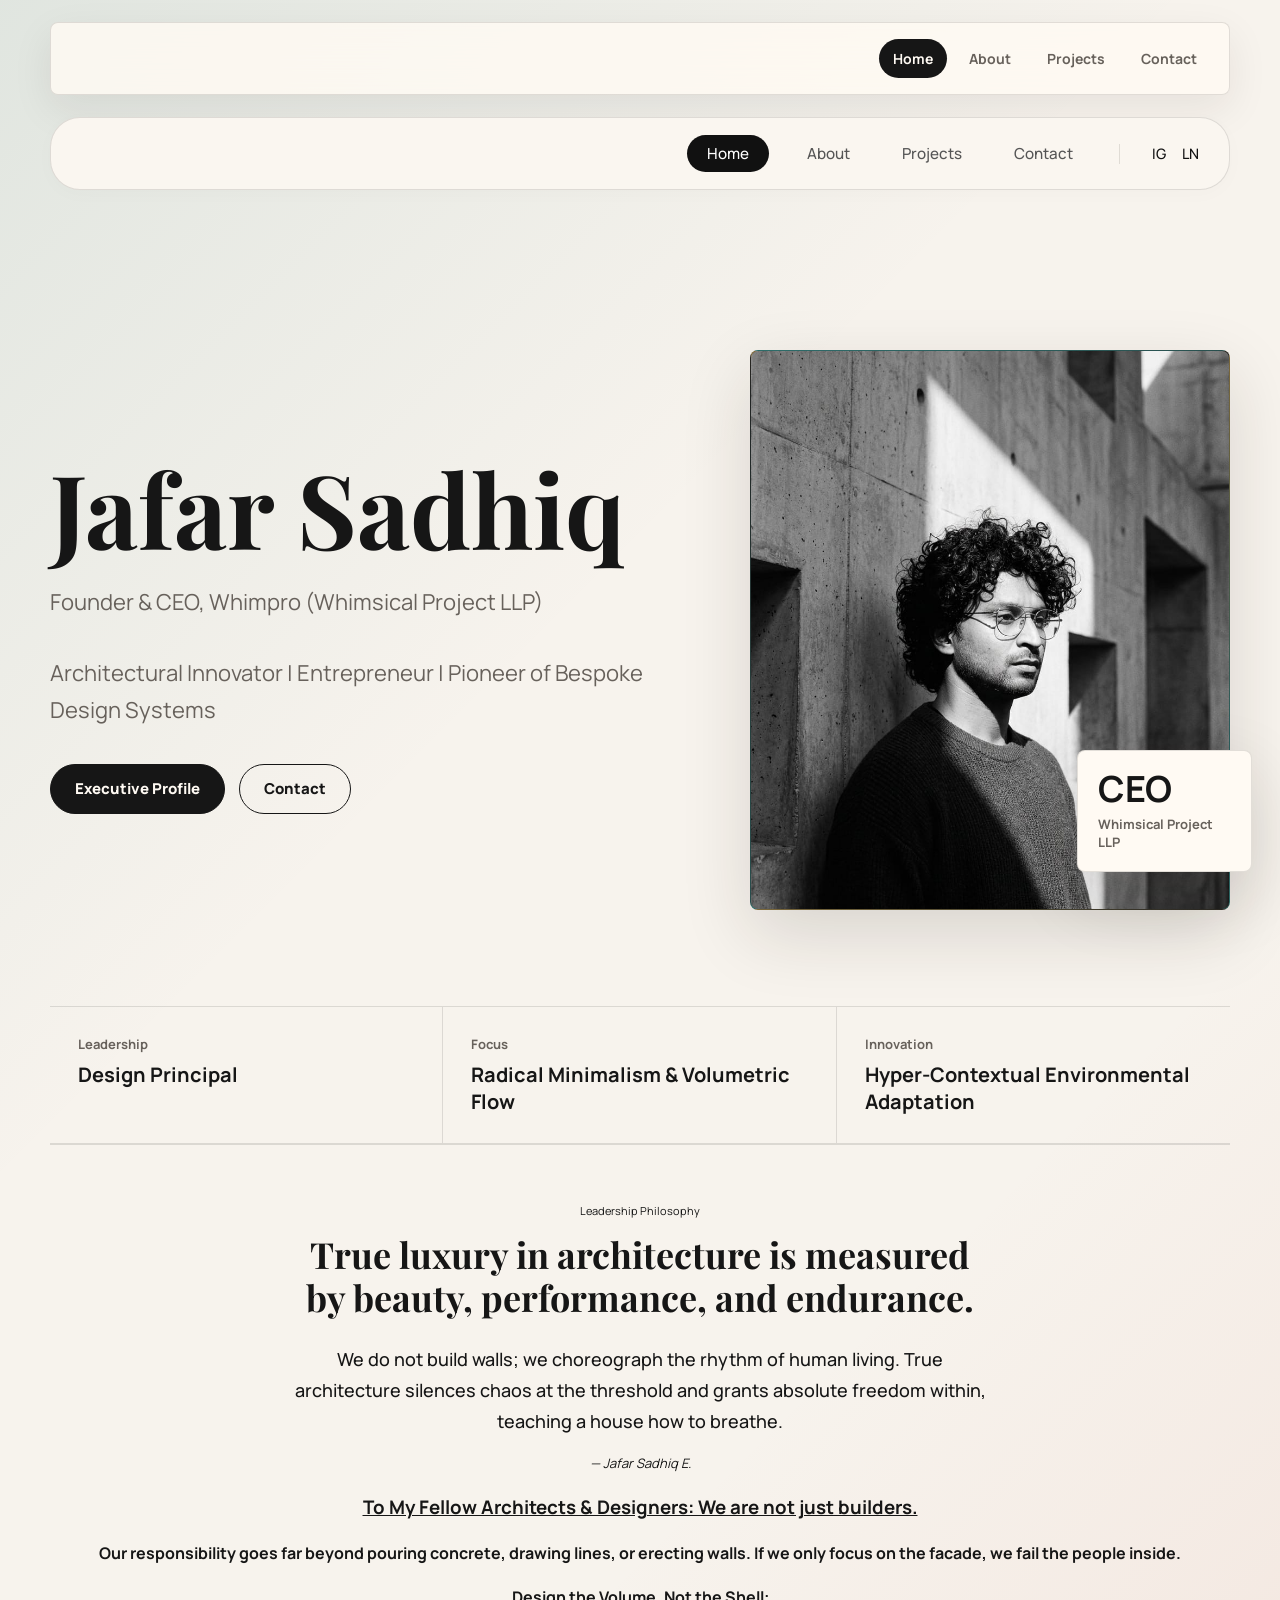
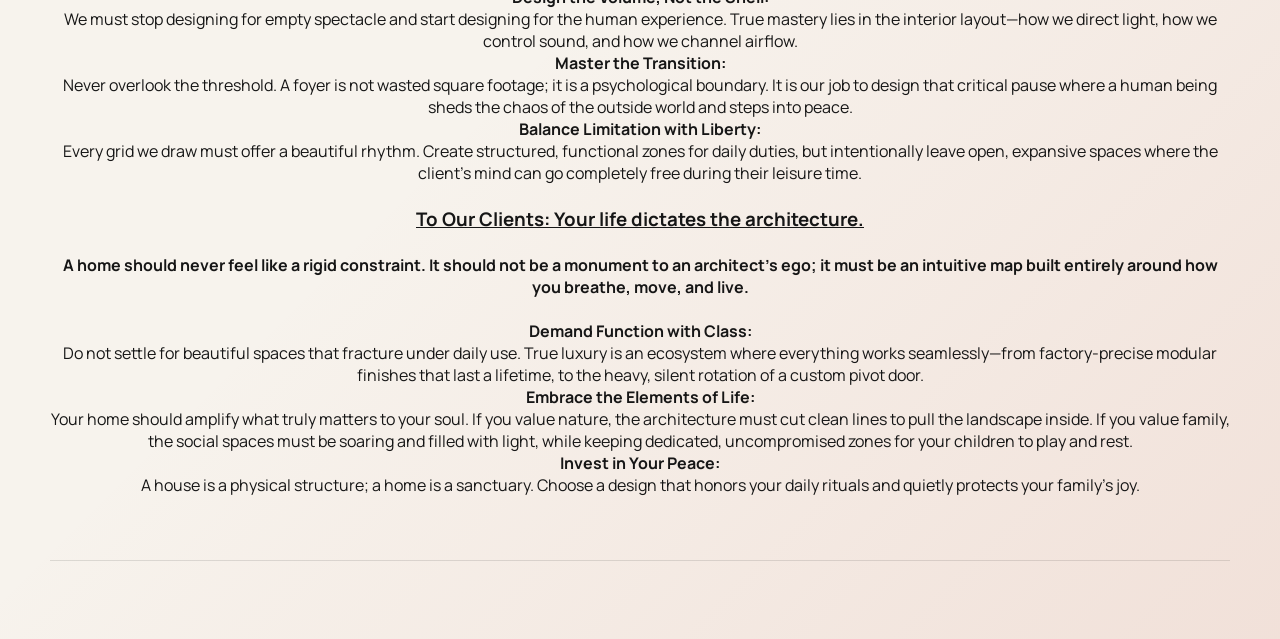
==== index.html @ 2cd5fdf0 "Update index.html" ====
<!DOCTYPE html>
<html lang="en">
<head>
<meta charset="UTF-8">
<meta name="viewport" content="width=device-width, initial-scale=1.0">
<title>Jafar Sadhiq | Whimsical Project LLP</title>
<link rel="preconnect" href="https://fonts.googleapis.com">
<link rel="preconnect" href="https://fonts.gstatic.com" crossorigin>
<link href="https://fonts.googleapis.com/css2?family=Manrope:wght@400;500;600;700;800&family=Playfair+Display:wght@700&display=swap" rel="stylesheet">
<link rel="stylesheet" href="style.css">
</head>
<body>

<header>
  <a class="brand" href="index.html"></a>
  <nav>
    <a href="index.html" class="active">Home</a>
    <a href="about.html">About</a>
    <a href="project.html">Projects</a>
    <a href="contact.html">Contact</a>
  </nav>
</header>


<!-- Main Header/Navbar Container -->
<header class="site-header" style="display: flex; justify-content: space-between; align-items: center; padding: 15px 30px; background-color: #faf6f0; border-radius: 30px; box-shadow: 0 4px 20px rgba(0,0,0,0.02); margin-bottom: 40px;">
  
  <!-- Left Side: Logo/Brand Space (Blank in your image, but placeholder kept) -->
  <div class="header-logo">
    <!-- <img src="logo.png" alt="Whimpro" style="height: 30px;"> -->
  </div>

  <!-- Right Side: Navigation & Social Media Combined Wrapper -->
  <div class="header-right-nav" style="display: flex; align-items: center; gap: 32px;">
    
    <!-- Your Existing Menu Links -->
    <nav class="main-navigation" style="display: flex; align-items: center; gap: 24px;">
      <a href="index.html" style="text-decoration: none; color: #ffffff; background-color: #111111; padding: 8px 20px; border-radius: 20px; font-size: 0.95rem; font-weight: 500;">Home</a>
      <a href="#about.html" style="text-decoration: none; color: #555555; font-size: 0.95rem; font-weight: 500;">About</a>
      <a href="#project.html" style="text-decoration: none; color: #555555; font-size: 0.95rem; font-weight: 500;">Projects</a>
      <a href="contact.html" style="text-decoration: none; color: #555555; font-size: 0.95rem; font-weight: 500;">Contact</a>
    </nav>

    <!-- Vertical Separator Line (Optional, creates a premium editorial boundary) -->
    <div class="nav-separator" style="width: 1px; height: 20px; background-color: #e0dcd5;"></div>

    <!-- NEW: Right-aligned Social Media Links Section -->
    <div class="header-socials" style="display: flex; align-items: center; gap: 16px;">
      <a href="https://instagram.com/yourprofile" target="_blank" rel="noopener noreferrer" style="text-decoration: none; color: #111111; font-size: 0.9rem; font-weight: 500; transition: opacity 0.2s;">
        IG
      </a>
      <a href="https://linkedin.com/company/yourprofile" target="_blank" rel="noopener noreferrer" style="text-decoration: none; color: #111111; font-size: 0.9rem; font-weight: 500; transition: opacity 0.2s;">
        LN
      </a>
    </div>

  </div>
</header>
















  
<section class="hero">
  <div class="hero-text">
    <span class="eyebrow"></span>
    <h1>Jafar Sadhiq</h1>
    <p>Founder & CEO, Whimpro (Whimsical Project LLP)</p>
    <p>Architectural Innovator | Entrepreneur | Pioneer of Bespoke Design Systems</p>
    <div class="actions">
      <a href="about.html" class="btn">Executive Profile</a>
      <a href="contact.html" class="btn ghost">Contact</a>
    </div>
  </div>

  <div class="hero-visual profile-visual" aria-label="Jafar Sadhiq profile photo section">
    <div class="photo-frame">
      <img src="images/jafar pr.jpeg" alt="Jafar Sadhiq, CEO of Whimsical Project LLP" onerror="this.style.display='none'">
      <div class="photo-fallback">JS</div>
    </div>
    <div class="floating-note">
      <strong>CEO</strong>
      <span>Whimsical Project LLP</span>
    </div>
  </div>
</section>

<section class="signature">
  <div>
    <span>Leadership</span>
    <strong>Design Principal</strong>
  </div>
  <div>
    <span>Focus</span>
    <strong>Radical Minimalism & Volumetric Flow</strong>
  </div>
  <div>
    <span>Innovation</span>
    <strong>Hyper-Contextual Environmental Adaptation</strong>
  </div>
</section>

<section class="leadership-philosophy">
  <span class="eyebrow">Leadership Philosophy</span>
  <h2>True luxury in architecture is measured by beauty, performance, and endurance.</h2>
  <blockquote>
    <p>We do not build walls; we choreograph the rhythm of human living. True architecture silences chaos at the threshold and grants absolute freedom within, teaching a house how to breathe.</p>
    <cite>&mdash; Jafar Sadhiq E.</cite>
  </blockquote>

  <p>

  </p>
  &nbsp;

<div>
  <section class="To My Fellow Architects & Designers: We are not just builders.">
  
  <u><h3><strong>To My Fellow Architects & Designers: We are not just builders.</strong></h4></u>
    
    &nbsp;
  <p> <strong>Our responsibility goes far beyond pouring concrete, drawing lines, or erecting walls. If we only focus on the facade, we fail the people inside.</strong></p>
  </blockquote>
  &nbsp;&nbsp;
  <h4>Design the Volume, Not the Shell:</h1>
  <p>We must stop designing for empty spectacle and start designing for the human experience. True mastery lies in the interior layout—how we direct light, how we control sound, and how we channel airflow.</p>
  <h4>Master the Transition:</h1>
    <p>Never overlook the threshold. A foyer is not wasted square footage; it is a psychological boundary. It is our job to design that critical pause where a human being sheds the chaos of the outside world and steps into peace.</p>
  <h4>Balance Limitation with Liberty:</h4>
  <p>Every grid we draw must offer a beautiful rhythm. Create structured, functional zones for daily duties, but intentionally leave open, expansive spaces where the client’s mind can go completely free during their leisure time.</p>
  &nbsp;

  <u><h3><strong>To Our Clients: Your life dictates the architecture.</strong></h4></u>
    &nbsp;
   <p> <strong>A home should never feel like a rigid constraint. It should not be a monument to an architect's ego; it must be an intuitive map built entirely around how you breathe, move, and live.</strong></p>
    &nbsp;<h4>Demand Function with Class:</h1>
          <p>Do not settle for beautiful spaces that fracture under daily use. True luxury is an ecosystem where everything works seamlessly—from factory-precise modular finishes that last a lifetime, to the heavy, silent rotation of a custom pivot door.</p>
     <h4>Embrace the Elements of Life:</h1>  
     <p>Your home should amplify what truly matters to your soul. If you value nature, the architecture must cut clean lines to pull the landscape inside. If you value family, the social spaces must be soaring and filled with light, while keeping dedicated, uncompromised zones for your children to play and rest.</p>     
     <h4>Invest in Your Peace:</h1> 
     <p>A house is a physical structure; a home is a sanctuary. Choose a design that honors your daily rituals and quietly protects your family's joy.</p>
    </div>
  </section>



</section>

</body>
</html>
---- style.css ----
:root{
  --ink:#161616;
  --muted:#67615b;
  --paper:#f7f3ed;
  --surface:#fffaf3;
  --line:rgba(22,22,22,.12);
  --gold:#b98d42;
  --coral:#c75c48;
  --teal:#176d6a;
  --shadow:0 24px 70px rgba(38,30,20,.14);
}

*{
  margin:0;
  padding:0;
  box-sizing:border-box;
}

body{
  min-height:100vh;
  background:
    linear-gradient(135deg, rgba(23,109,106,.1), transparent 34%),
    linear-gradient(315deg, rgba(199,92,72,.12), transparent 38%),
    var(--paper);
  color:var(--ink);
  font-family:"Manrope", Arial, sans-serif;
  letter-spacing:0;
}

a{
  color:inherit;
}

header{
  display:flex;
  justify-content:space-between;
  align-items:center;
  gap:24px;
  width:min(1180px, calc(100% - 40px));
  margin:22px auto 0;
  padding:16px 18px;
  background:rgba(255,250,243,.82);
  border:1px solid var(--line);
  border-radius:8px;
  box-shadow:0 14px 40px rgba(38,30,20,.08);
  backdrop-filter:blur(18px);
}

.brand{
  text-decoration:none;
  font-weight:800;
  font-size:18px;
}

nav{
  display:flex;
  align-items:center;
  gap:8px;
}

nav a{
  padding:10px 14px;
  border-radius:999px;
  text-decoration:none;
  color:var(--muted);
  font-size:14px;
  font-weight:700;
  transition:.25s ease;
}

nav a:hover,
nav a.active{
  background:var(--ink);
  color:var(--surface);
}

.hero{
  display:grid;
  grid-template-columns:minmax(0, 1.05fr) minmax(320px, .8fr);
  align-items:center;
  gap:70px;
  width:min(1180px, calc(100% - 40px));
  min-height:calc(100vh - 124px);
  margin:0 auto;
  padding:72px 0 48px;
}

.hero-text h1,
.page-intro h1,
.contact-copy h1{
  font-family:"Playfair Display", Georgia, serif;
  font-size:clamp(48px, 8vw, 104px);
  line-height:.92;
  max-width:850px;
}

.hero-text p{
  max-width:620px;
  margin:28px 0 34px;
  color:var(--muted);
  font-size:clamp(18px, 2vw, 22px);
  line-height:1.7;
}

.eyebrow {
  display: block;
  margin-bottom: 15px;
  font-size: 11px;
  text-align: center;
}
.actions{
  display:flex;
  flex-wrap:wrap;
  gap:14px;
}

.btn,
button{
  display:inline-flex;
  justify-content:center;
  align-items:center;
  min-height:50px;
  padding:0 24px;
  background:var(--ink);
  color:var(--surface);
  border:1px solid var(--ink);
  border-radius:999px;
  text-decoration:none;
  font-size:15px;
  font-weight:800;
  cursor:pointer;
  transition:.25s ease;
}

.btn:hover,
button:hover{
  transform:translateY(-2px);
  box-shadow:0 16px 28px rgba(22,22,22,.18);
}

.btn.ghost{
  background:transparent;
  color:var(--ink);
}

.hero-visual{
  position:relative;
  min-height:560px;
}

.portrait-frame{
  position:absolute;
  inset:0;
  overflow:hidden;
  border:1px solid rgba(22,22,22,.16);
  border-radius:8px;
  background:
    linear-gradient(145deg, rgba(185,141,66,.72), transparent 42%),
    linear-gradient(35deg, rgba(23,109,106,.88), rgba(22,22,22,.95)),
    var(--ink);
  box-shadow:var(--shadow);
}

.portrait-frame::before{
  content:"";
  position:absolute;
  inset:12%;
  border:1px solid rgba(255,250,243,.36);
  border-radius:50%;
}

.portrait-frame::after{
  content:"";
  position:absolute;
  right:-18%;
  bottom:-24%;
  width:76%;
  aspect-ratio:1;
  background:rgba(199,92,72,.74);
  border-radius:50%;
  filter:blur(2px);
}

.portrait-mark{
  position:absolute;
  left:50%;
  top:46%;
  transform:translate(-50%, -50%);
  z-index:2;
  color:var(--surface);
  font-family:"Playfair Display", Georgia, serif;
  font-size:clamp(86px, 13vw, 160px);
}

.portrait-lines{
  position:absolute;
  inset:26px;
  z-index:3;
  border:1px solid rgba(255,250,243,.24);
  border-radius:8px;
}

.floating-note{
  position:absolute;
  right:-22px;
  bottom:38px;
  z-index:4;
  width:175px;
  padding:20px;
  background:var(--surface);
  border:1px solid var(--line);
  border-radius:8px;
  box-shadow:var(--shadow);
}

.floating-note strong{
  display:block;
  font-size:36px;
  line-height:1;
}

.floating-note span{
  display:block;
  margin-top:8px;
  color:var(--muted);
  font-size:13px;
  font-weight:700;
}

.signature{
  display:grid;
  grid-template-columns:repeat(3, 1fr);
  width:min(1180px, calc(100% - 40px));
  margin:0 auto;
  border-top:1px solid var(--line);
  border-bottom:1px solid var(--line);
}

.signature div{
  padding:28px;
  border-right:1px solid var(--line);
}

.signature div:last-child{
  border-right:0;
}

.signature span{
  display:block;
  color:var(--muted);
  font-size:13px;
  font-weight:700;
}

.signature strong{
  display:block;
  margin-top:8px;
  font-size:20px;
}

.leadership-philosophy {
  width: min(1180px, calc(100% - 40px));
  margin: 0 auto 78px;
  padding: 58px 0 64px;
  border-top: 1px solid var(--line);
  border-bottom: 1px solid var(--line);
  text-align: center; /* Center align */
}

.leadership-philosophy h2 {
  max-width: 700px;
  margin: 0 auto;
  font-family: "Playfair Display", Georgia, serif;
  font-size: 36px; /* Smaller */
  line-height: 1.2;
}

.leadership-philosophy blockquote {
  max-width: 700px;
  margin: 25px auto 0;
}

.leadership-philosophy blockquote p {
  font-size: 18px; /* Smaller */
  font-weight: 500;
  line-height: 1.7;
}

.leadership-philosophy cite {
  display: block;
  margin-top: 18px;
  font-size: 13px;
  text-align: center;
}


.page-intro{
  width:min(1180px, calc(100% - 40px));
  margin:0 auto;
  padding:86px 0 28px;
}

.page-intro h1,
.contact-copy h1{
  font-size:clamp(40px, 6vw, 76px);
  line-height:1;
}

.projects{
  display:grid;
  grid-template-columns:repeat(3, minmax(0, 1fr));
  gap:24px;
  width:min(1180px, calc(100% - 40px));
  margin:0 auto;
  padding:34px 0 80px;
}

.card{
  overflow:hidden;
  background:rgba(255,250,243,.78);
  border:1px solid var(--line);
  border-radius:8px;
  box-shadow:0 20px 55px rgba(38,30,20,.1);
  transition:.25s ease;
}

.card:hover{
  transform:translateY(-6px);
  box-shadow:var(--shadow);
}

.project-art{
  position:relative;
  height:260px;
  overflow:hidden;
}

.project-art::before{
  content:"";
  position:absolute;
  inset:28px;
  border:1px solid rgba(255,250,243,.42);
  border-radius:8px;
}

.project-art span{
  position:absolute;
  left:22px;
  bottom:18px;
  color:rgba(255,250,243,.92);
  font-size:52px;
  font-weight:800;
}

.identity{
  background:
    linear-gradient(135deg, rgba(22,22,22,.18), transparent 42%),
    linear-gradient(45deg, var(--gold), var(--coral));
}

.website{
  background:
    linear-gradient(135deg, rgba(255,250,243,.18), transparent 38%),
    linear-gradient(45deg, var(--teal), #1f2933);
}

.mobile{
  background:
    linear-gradient(135deg, rgba(255,250,243,.24), transparent 44%),
    linear-gradient(45deg, #2d2a32, var(--gold));
}

.card-body{
  padding:24px;
}

.card h2{
  margin-bottom:12px;
  font-size:26px;
}

.card p:not(.tag){
  color:var(--muted);
  line-height:1.7;
}

.contact{
  display:grid;
  grid-template-columns:minmax(0, .9fr) minmax(320px, 520px);
  gap:54px;
  align-items:start;
  width:min(1180px, calc(100% - 40px));
  margin:0 auto;
  padding:86px 0 80px;
}

.contact-copy p{
  max-width:560px;
  margin-top:24px;
  color:var(--muted);
  font-size:18px;
  line-height:1.7;
}

form{
  padding:30px;
  background:rgba(255,250,243,.86);
  border:1px solid var(--line);
  border-radius:8px;
  box-shadow:var(--shadow);
}

label{
  display:block;
  margin-bottom:18px;
  color:var(--ink);
  font-size:13px;
  font-weight:800;
}

input,
textarea{
  width:100%;
  margin-top:8px;
  padding:15px 16px;
  border:1px solid rgba(22,22,22,.16);
  border-radius:8px;
  background:#fffdf8;
  color:var(--ink);
  font:inherit;
  outline:none;
  transition:.25s ease;
}

textarea{
  min-height:150px;
  resize:vertical;
}

input:focus,
textarea:focus{
  border-color:var(--teal);
  box-shadow:0 0 0 4px rgba(23,109,106,.12);
}

button{
  width:100%;
}

@media (max-width:900px){
  header{
    align-items:flex-start;
    flex-direction:column;
  }

  nav{
    width:100%;
    justify-content:space-between;
  }

  nav a{
    padding:10px 12px;
  }

  .hero,
  .contact{
    grid-template-columns:1fr;
  }

  .hero{
    min-height:auto;
    gap:34px;
    padding-top:58px;
  }

  .hero-visual{
    min-height:420px;
  }

  .projects,
  .signature{
    grid-template-columns:1fr;
  }

  .signature div{
    border-right:0;
    border-bottom:1px solid var(--line);
  }

  .signature div:last-child{
    border-bottom:0;
  }
}

@media (max-width:560px){
  header,
  .hero,
  .signature,
  .leadership-philosophy,
  .page-intro,
  .projects,
  .contact{
    width:min(100% - 28px, 1180px);
  }

  nav{
    gap:4px;
  }

  nav a{
    font-size:13px;
  }

  .actions{
    flex-direction:column;
  }

  .btn{
    width:100%;
  }

  .floating-note{
    right:14px;
    bottom:18px;
  }

  form{
    padding:22px;
  }

  .leadership-philosophy{
    margin-bottom:54px;
    padding:42px 0 48px;
  }
}


.photo-frame,
.profile-card-photo{
  position:relative;
  overflow:hidden;
  background:
    linear-gradient(145deg, rgba(185,141,66,.72), transparent 42%),
    linear-gradient(35deg, rgba(23,109,106,.88), rgba(22,22,22,.95));
  border:1px solid rgba(22,22,22,.16);
  border-radius:8px;
  box-shadow:var(--shadow);
}

.photo-frame{
  position:absolute;
  inset:0;
}

.photo-frame img,
.profile-card-photo img{
  position:absolute;
  inset:0;
  z-index:2;
  width:100%;
  height:100%;
  object-fit:cover;
}


.photo-fallback{
  position:absolute;
  inset:0;
  display:grid;
  place-items:center;
  color:var(--surface);
  font-family:"Playfair Display", Georgia, serif;
  font-size:clamp(88px, 14vw, 168px);
}

.photo-frame::before,
.profile-card-photo::before{
  content:"";
  position:absolute;
  inset:28px;
  z-index:1;
  border:1px solid rgba(255,250,243,.3);
  border-radius:8px;
}

.about-section{
  display:grid;
  grid-template-columns:minmax(280px, .42fr) minmax(0, 1fr);
  gap:54px;
  align-items:start;
  width:min(1180px, calc(100% - 40px));
  margin:0 auto 86px;
  padding:70px 0 0;
  border-top:1px solid var(--line);
}

.about-photo-card{
  position:sticky;
  top:24px;
}

.profile-card-photo{
  width:100%;
  aspect-ratio:4 / 5;
}

.about-photo-card p{
  margin-top:16px;
  color:var(--muted);
  font-size:14px;
  font-weight:800;
  line-height:1.5;
  text-transform:uppercase;
  letter-spacing:.12em;
}

.about-content h2{
  max-width:790px;
  margin-bottom:24px;
  font-family:"Playfair Display", Georgia, serif;
  font-size:clamp(32px, 4.8vw, 58px);
  line-height:1.04;
}
.about-content1{
  margin-top:64px;
  padding-top:38px;
  border-top:1px solid var(--line);
}

.about-content1 h3{
  max-width:760px;
  margin-bottom:18px;
  font-family:"Playfair Display", Georgia, serif;
  font-size:clamp(30px, 4.2vw, 48px);
  line-height:1.08;
}

.about-content p{
  max-width:820px;
  margin-top:18px;
  color:var(--muted);
  font-size:18px;
  line-height:1.85;
}

.pillar-grid{
  display:grid;
  grid-template-columns:repeat(3, minmax(0, 1fr));
  gap:18px;
  margin-top:30px;
}

.pillar-grid article{
  min-height:260px;
  padding:24px;
  background:rgba(255,250,243,.78);
  border:1px solid var(--line);
  border-radius:8px;
  box-shadow:0 18px 42px rgba(38,30,20,.08);
}

.pillar-grid span{
  display:inline-flex;
  color:var(--gold);
  font-size:13px;
  font-weight:800;
  letter-spacing:.12em;
}

.pillar-grid h4{
  margin-top:18px;
  font-size:20px;
  line-height:1.25;
}

.pillar-grid article p{
  margin-top:14px;
  font-size:15px;
  line-height:1.7;
}

@media (max-width:900px){
  .about-section{
    grid-template-columns:1fr;
    gap:32px;
  }

  .about-photo-card{
    position:static;
  }

  .profile-card-photo{
    max-width:440px;
  }

  .pillar-grid{
    grid-template-columns:1fr;
  }

  .pillar-grid article{
    min-height:auto;
  }
}

@media (max-width:560px){
  .about-section{
    width:min(100% - 28px, 1180px);
    padding-top:46px;
  }

  .about-content p{
    font-size:16px;
  }

  .about-content1{
    margin-top:46px;
    padding-top:30px;
  }

  .pillar-grid article{
    padding:20px;
  }
}


.project-hero{
  display:grid;
  grid-template-columns:minmax(0, 1fr) minmax(280px, 390px);
  gap:56px;
  align-items:center;
  width:min(1180px, calc(100% - 40px));
  margin:0 auto;
  padding:86px 0 48px;
}

.project-hero h1{
  max-width:850px;
  font-family:"Playfair Display", Georgia, serif;
  font-size:clamp(42px, 6.6vw, 82px);
  line-height:1;
}

.project-hero p{
  max-width:760px;
  margin-top:24px;
  color:var(--muted);
  font-size:18px;
  line-height:1.8;
}

.project-orbit{
  position:relative;
  display:grid;
  place-items:center;
  min-height:390px;
  border:1px solid var(--line);
  border-radius:8px;
  background:
    linear-gradient(145deg, rgba(185,141,66,.38), transparent 44%),
    linear-gradient(35deg, rgba(23,109,106,.92), rgba(22,22,22,.96));
  box-shadow:var(--shadow);
  overflow:hidden;
}

.project-orbit span{
  position:absolute;
  width:62%;
  aspect-ratio:1;
  border:1px solid rgba(255,250,243,.28);
  border-radius:50%;
  animation:orbitPulse 5s ease-in-out infinite;
}

.project-orbit span:nth-child(2){
  width:78%;
  animation-delay:.65s;
}

.project-orbit span:nth-child(3){
  width:46%;
  animation-delay:1.25s;
}

.project-orbit strong{
  z-index:2;
  color:var(--surface);
  font-family:"Playfair Display", Georgia, serif;
  font-size:82px;
}

.project-stats{
  display:grid;
  grid-template-columns:repeat(4, 1fr);
  width:min(1180px, calc(100% - 40px));
  margin:0 auto 44px;
  border:1px solid var(--line);
  border-radius:8px;
  background:rgba(255,250,243,.7);
  box-shadow:0 18px 50px rgba(38,30,20,.08);
  overflow:hidden;
}

.project-stats div{
  padding:26px;
  border-right:1px solid var(--line);
}

.project-stats div:last-child{
  border-right:0;
}

.project-stats strong{
  display:block;
  font-size:clamp(34px, 4vw, 58px);
  line-height:1;
}

.project-stats span{
  display:block;
  margin-top:10px;
  color:var(--muted);
  font-size:13px;
  font-weight:800;
  letter-spacing:.1em;
  text-transform:uppercase;
}

.featured-project{
  display:grid;
  grid-template-columns:minmax(280px, .82fr) minmax(0, 1fr);
  gap:38px;
  align-items:stretch;
  width:min(1180px, calc(100% - 40px));
  margin:0 auto 42px;
}

.featured-visual{
  position:relative;
  min-height:420px;
  overflow:hidden;
  border-radius:8px;
  border:1px solid var(--line);
  box-shadow:var(--shadow);
}

.featured-visual::before{
  content:"";
  position:absolute;
  inset:30px;
  border:1px solid rgba(255,250,243,.34);
  border-radius:8px;
}

.featured-visual span{
  position:absolute;
  left:28px;
  bottom:26px;
  color:var(--surface);
  font-family:"Playfair Display", Georgia, serif;
  font-size:clamp(38px, 5vw, 72px);
  line-height:.95;
}

.pivora-art{
  background:
    linear-gradient(135deg, rgba(255,250,243,.18), transparent 34%),
    repeating-linear-gradient(90deg, rgba(255,250,243,.14) 0 1px, transparent 1px 52px),
    linear-gradient(45deg, #111, var(--teal));
}

.featured-copy{
  padding:38px;
  border:1px solid var(--line);
  border-radius:8px;
  background:rgba(255,250,243,.78);
  box-shadow:0 18px 50px rgba(38,30,20,.08);
}

.featured-copy h2,
.pipeline-heading h2{
  font-family:"Playfair Display", Georgia, serif;
  font-size:clamp(34px, 4.8vw, 62px);
  line-height:1;
}

.featured-copy > p:not(.tag){
  margin-top:18px;
  color:var(--muted);
  font-size:18px;
  line-height:1.75;
}

.project-points{
  display:grid;
  gap:12px;
  margin-top:26px;
  list-style:none;
}

.project-points li{
  position:relative;
  padding:14px 16px 14px 42px;
  background:#fffdf8;
  border:1px solid var(--line);
  border-radius:8px;
  color:var(--ink);
  font-weight:700;
}

.project-points li::before{
  content:"";
  position:absolute;
  left:16px;
  top:50%;
  width:10px;
  height:10px;
  background:var(--gold);
  border-radius:50%;
  transform:translateY(-50%);
}

.project-detail-grid{
  display:grid;
  grid-template-columns:repeat(3, minmax(0, 1fr));
  gap:24px;
  width:min(1180px, calc(100% - 40px));
  margin:0 auto;
  padding:0 0 52px;
}

.detail-card{
  overflow:hidden;
  background:rgba(255,250,243,.78);
  border:1px solid var(--line);
  border-radius:8px;
  box-shadow:0 20px 55px rgba(38,30,20,.1);
  transition:transform .35s ease, box-shadow .35s ease;
}

.detail-card:hover{
  transform:translateY(-8px) scale(1.01);
  box-shadow:var(--shadow);
}

.detail-card:hover .project-art::after{
  transform:translateX(110%);
}

.project-art::after{
  content:"";
  position:absolute;
  inset:0;
  background:linear-gradient(90deg, transparent, rgba(255,250,243,.36), transparent);
  transform:translateX(-110%);
  transition:transform .8s ease;
}

.meta-row{
  display:flex;
  justify-content:space-between;
  align-items:center;
  gap:18px;
  margin-top:22px;
  padding-top:18px;
  border-top:1px solid var(--line);
}

.meta-row span{
  color:var(--muted);
  font-size:13px;
  font-weight:800;
  text-transform:uppercase;
  letter-spacing:.1em;
}

.meta-row strong{
  text-align:right;
  font-size:14px;
}

.project-pipeline{
  width:min(1180px, calc(100% - 40px));
  margin:0 auto 86px;
  padding-top:54px;
  border-top:1px solid var(--line);
}

.pipeline-heading{
  max-width:720px;
  margin-bottom:30px;
}

.pipeline-steps{
  display:grid;
  grid-template-columns:repeat(4, minmax(0, 1fr));
  gap:18px;
}

.pipeline-steps div{
  min-height:230px;
  padding:24px;
  border:1px solid var(--line);
  border-radius:8px;
  background:rgba(255,250,243,.7);
  transition:.3s ease;
}

.pipeline-steps div:hover{
  background:var(--ink);
  color:var(--surface);
  transform:translateY(-6px);
}

.pipeline-steps span{
  color:var(--gold);
  font-weight:800;
}

.pipeline-steps strong{
  display:block;
  margin-top:24px;
  font-size:20px;
}

.pipeline-steps p{
  margin-top:14px;
  color:var(--muted);
  line-height:1.65;
}

.pipeline-steps div:hover p{
  color:rgba(255,250,243,.72);
}

.reveal{
  opacity:0;
  transform:translateY(28px);
  transition:opacity .75s ease, transform .75s ease;
}

.reveal.visible{
  opacity:1;
  transform:translateY(0);
}

@keyframes orbitPulse{
  0%, 100%{
    transform:scale(.92) rotate(0deg);
    opacity:.42;
  }
  50%{
    transform:scale(1.06) rotate(14deg);
    opacity:.9;
  }
}

@media (max-width:900px){
  .project-hero,
  .featured-project{
    grid-template-columns:1fr;
  }

  .project-stats,
  .project-detail-grid,
  .pipeline-steps{
    grid-template-columns:repeat(2, minmax(0, 1fr));
  }

  .project-stats div:nth-child(2){
    border-right:0;
  }

  .project-stats div{
    border-bottom:1px solid var(--line);
  }

  .project-stats div:nth-child(3),
  .project-stats div:nth-child(4){
    border-bottom:0;
  }
}

@media (max-width:560px){
  .project-hero,
  .project-stats,
  .featured-project,
  .project-detail-grid,
  .project-pipeline{
    width:min(100% - 28px, 1180px);
  }

  .project-stats,
  .project-detail-grid,
  .pipeline-steps{
    grid-template-columns:1fr;
  }

  .project-stats div{
    border-right:0;
  }

  .project-stats div:nth-child(3){
    border-bottom:1px solid var(--line);
  }

  .project-orbit,
  .featured-visual{
    min-height:320px;
  }

  .featured-copy{
    padding:24px;
  }
}

@media (prefers-reduced-motion:reduce){
  *,
  *::before,
  *::after{
    animation:none !important;
    transition:none !important;
  }

  .reveal{
    opacity:1;
    transform:none;
  }
}

/* Project Cards Section - Flex Row */
.project-cards-section{
  display:flex;
  flex-direction:row;
  flex-wrap:wrap;
  gap:24px;
  width:min(1180px, calc(100% - 40px));
  margin:0 auto;
  padding:40px 0;
}

/* Project Card with Flex Row Layout */
.project-card-row{
  display:flex;
  flex-direction:column;
  gap:0;
  flex:1 1 calc(33.333% - 16px);
  min-width:280px;
  padding:0;
  background:rgba(255,250,243,.82);
  border:1px solid var(--line);
  border-radius:12px;
  box-shadow:0 20px 55px rgba(38,30,20,.1);
  transition:transform .35s ease, box-shadow .35s ease;
  overflow:hidden;
}

.project-card-row:hover{
  transform:translateY(-6px);
  box-shadow:var(--shadow);
}

.project-card-row .project-image{
  width:100%;
  height:200px;
  overflow:hidden;
  border-radius:12px 12px 0 0;
  border:none;
  border-bottom:1px solid var(--line);
}

.project-card-row .project-image img{
  width:100%;
  height:100%;
  object-fit:cover;
  object-position:center;
  display:block;
  transition:transform .4s ease;
}

.project-card-row:hover .project-image img{
  transform:scale(1.05);
}

.project-card-row .project-details{
  flex:1;
  display:flex;
  flex-direction:column;
  padding:20px;
}

.project-card-row .project-details .tag{
  display:inline-block;
  margin-bottom:10px;
  padding:5px 12px;
  background:var(--teal);
  color:var(--surface);
  font-size:11px;
  font-weight:800;
  text-transform:uppercase;
  letter-spacing:.1em;
  border-radius:999px;
  width:fit-content;
}

.project-card-row .project-details h3{
  font-family:"Playfair Display", Georgia, serif;
  font-size:clamp(18px, 2.5vw, 24px);
  line-height:1.25;
  margin-bottom:12px;
}

.project-card-row .project-details p{
  color:var(--muted);
  font-size:14px;
  line-height:1.65;
  margin-bottom:14px;
}

.project-card-row .project-meta{
  display:flex;
  flex-wrap:wrap;
  gap:12px;
  padding-top:12px;
  border-top:1px solid var(--line);
}

.project-card-row .project-meta div{
  display:flex;
  flex-direction:column;
  gap:4px;
}

.project-card-row .project-meta span{
  color:var(--muted);
  font-size:11px;
  font-weight:800;
  text-transform:uppercase;
  letter-spacing:.1em;
}

.project-card-row .project-meta strong{
  font-size:14px;
  color:var(--ink);
}

.project-card-row .btn-link{
  display:inline-flex;
  align-items:center;
  gap:8px;
  margin-top:auto;
  padding-top:18px;
  color:var(--teal);
  font-size:14px;
  font-weight:700;
  text-decoration:none;
  transition:gap .25s ease;
}

.project-card-row .btn-link:hover{
  gap:12px;
}

.project-card-row .btn-link::after{
  content:"\2192";
}

/* Alternate row direction */
.project-card-row.reverse{
  flex-direction:row-reverse;
}

@media (max-width:1100px){
  .project-card-row{
    flex:1 1 calc(50% - 12px);
  }
}

@media (max-width:768px){
  .project-card-row{
    flex:1 1 100%;
  }

  .project-card-row .project-image{
    height:220px;
  }
}

@media (max-width:560px){
  .project-cards-section{
    width:min(100% - 28px, 1180px);
    padding:24px 0;
    gap:20px;
  }

  .project-card-row .project-image{
    height:180px;
  }

  .project-card-row .project-details{
    padding:16px;
  }

  .project-card-row .project-meta{
    gap:12px;
  }











  
}
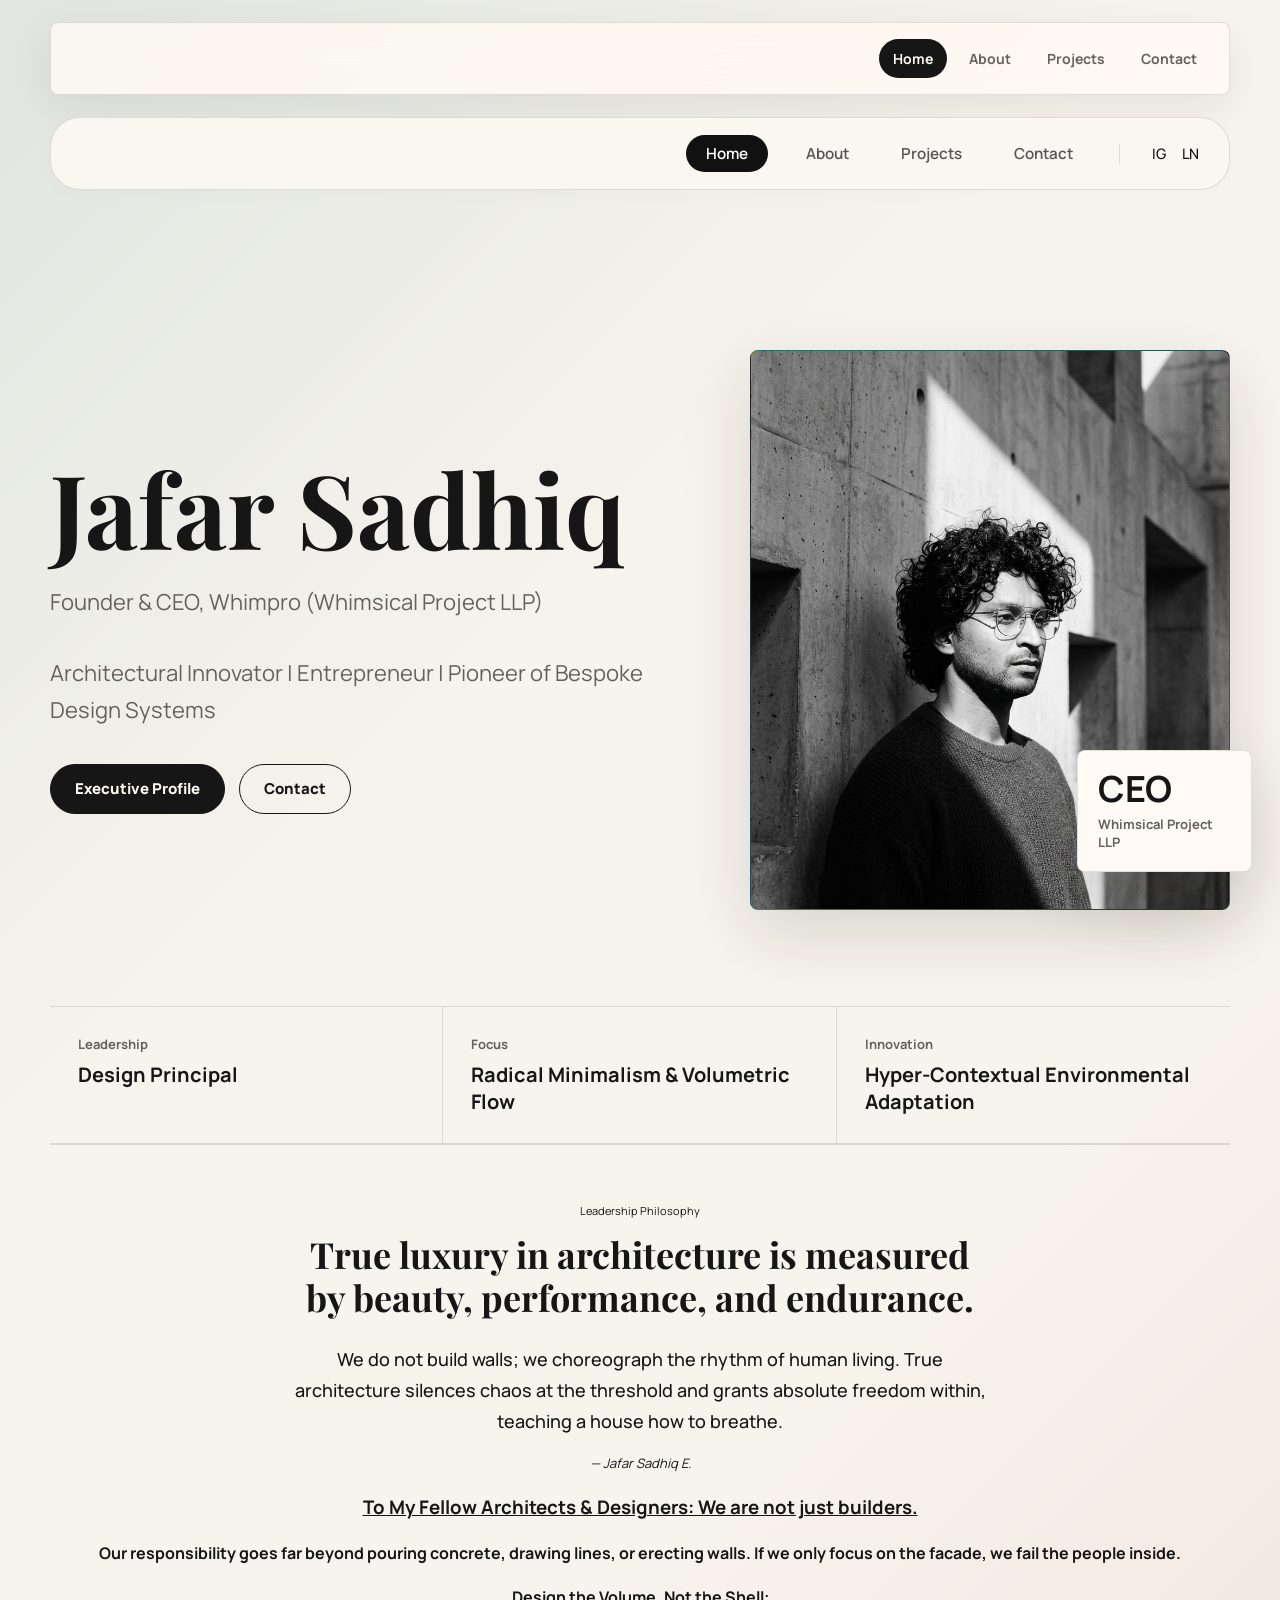
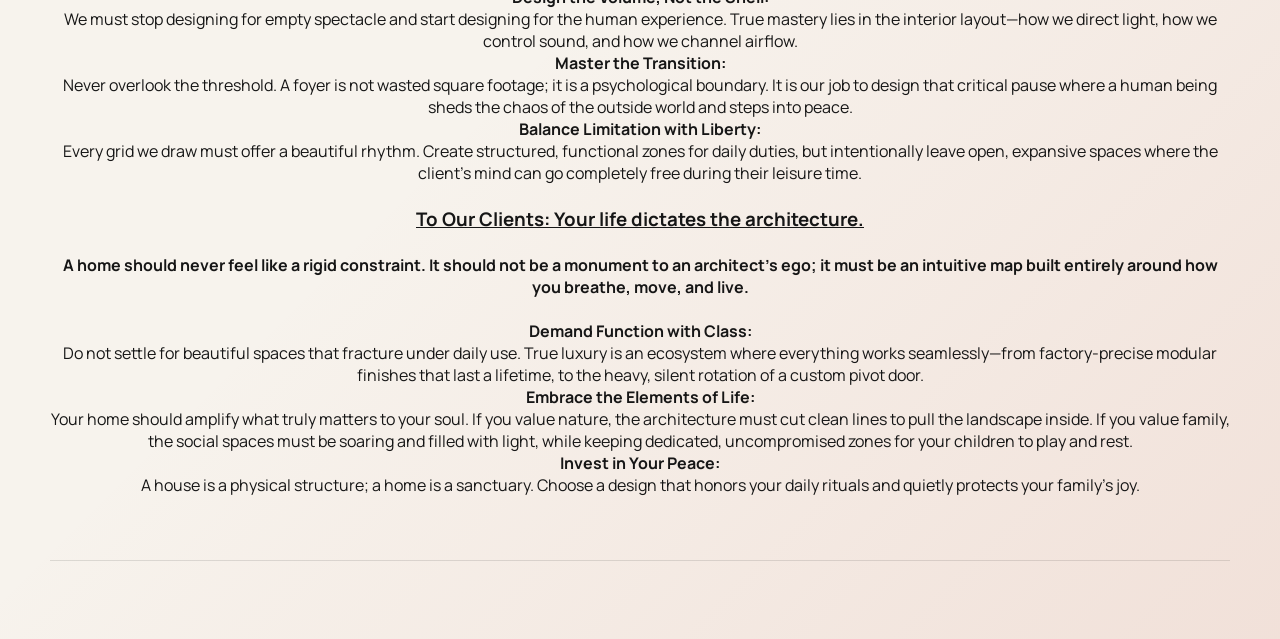
==== commit a05ea725: "Update index.html" ====
--- a/index.html
+++ b/index.html
@@ -35,16 +35,16 @@
     
     <!-- Your Existing Menu Links -->
     <nav class="main-navigation" style="display: flex; align-items: center; gap: 24px;">
-      <a href="index.html" style="text-decoration: none; color: #ffffff; background-color: #111111; padding: 8px 20px; border-radius: 20px; font-size: 0.95rem; font-weight: 500;">Home</a>
-      <a href="#about.html" style="text-decoration: none; color: #555555; font-size: 0.95rem; font-weight: 500;">About</a>
-      <a href="#project.html" style="text-decoration: none; color: #555555; font-size: 0.95rem; font-weight: 500;">Projects</a>
-      <a href="contact.html" style="text-decoration: none; color: #555555; font-size: 0.95rem; font-weight: 500;">Contact</a>
+      <a href="index.html" style="text-decoration: none; color: #ffffff; background-color: #111111; padding: 8px 20px; border-radius: 20px; font-size: 0.95rem; font-weight: 600;">Home</a>
+      <a href="about.html" style="text-decoration: none; color: #555555; font-size: 0.95rem; font-weight: 600;">About</a>
+      <a href="project.html" style="text-decoration: none; color: #555555; font-size: 0.95rem; font-weight: 600;">Projects</a>
+      <a href="contact.html" style="text-decoration: none; color: #555555; font-size: 0.95rem; font-weight: 600;">Contact</a>
     </nav>
 
     <!-- Vertical Separator Line (Optional, creates a premium editorial boundary) -->
     <div class="nav-separator" style="width: 1px; height: 20px; background-color: #e0dcd5;"></div>
 
-    <!-- NEW: Right-aligned Social Media Links Section -->
+    <!-- NEW: left-aligned Social Media Links Section -->
     <div class="header-socials" style="display: flex; align-items: center; gap: 16px;">
       <a href="https://instagram.com/yourprofile" target="_blank" rel="noopener noreferrer" style="text-decoration: none; color: #111111; font-size: 0.9rem; font-weight: 500; transition: opacity 0.2s;">
         IG
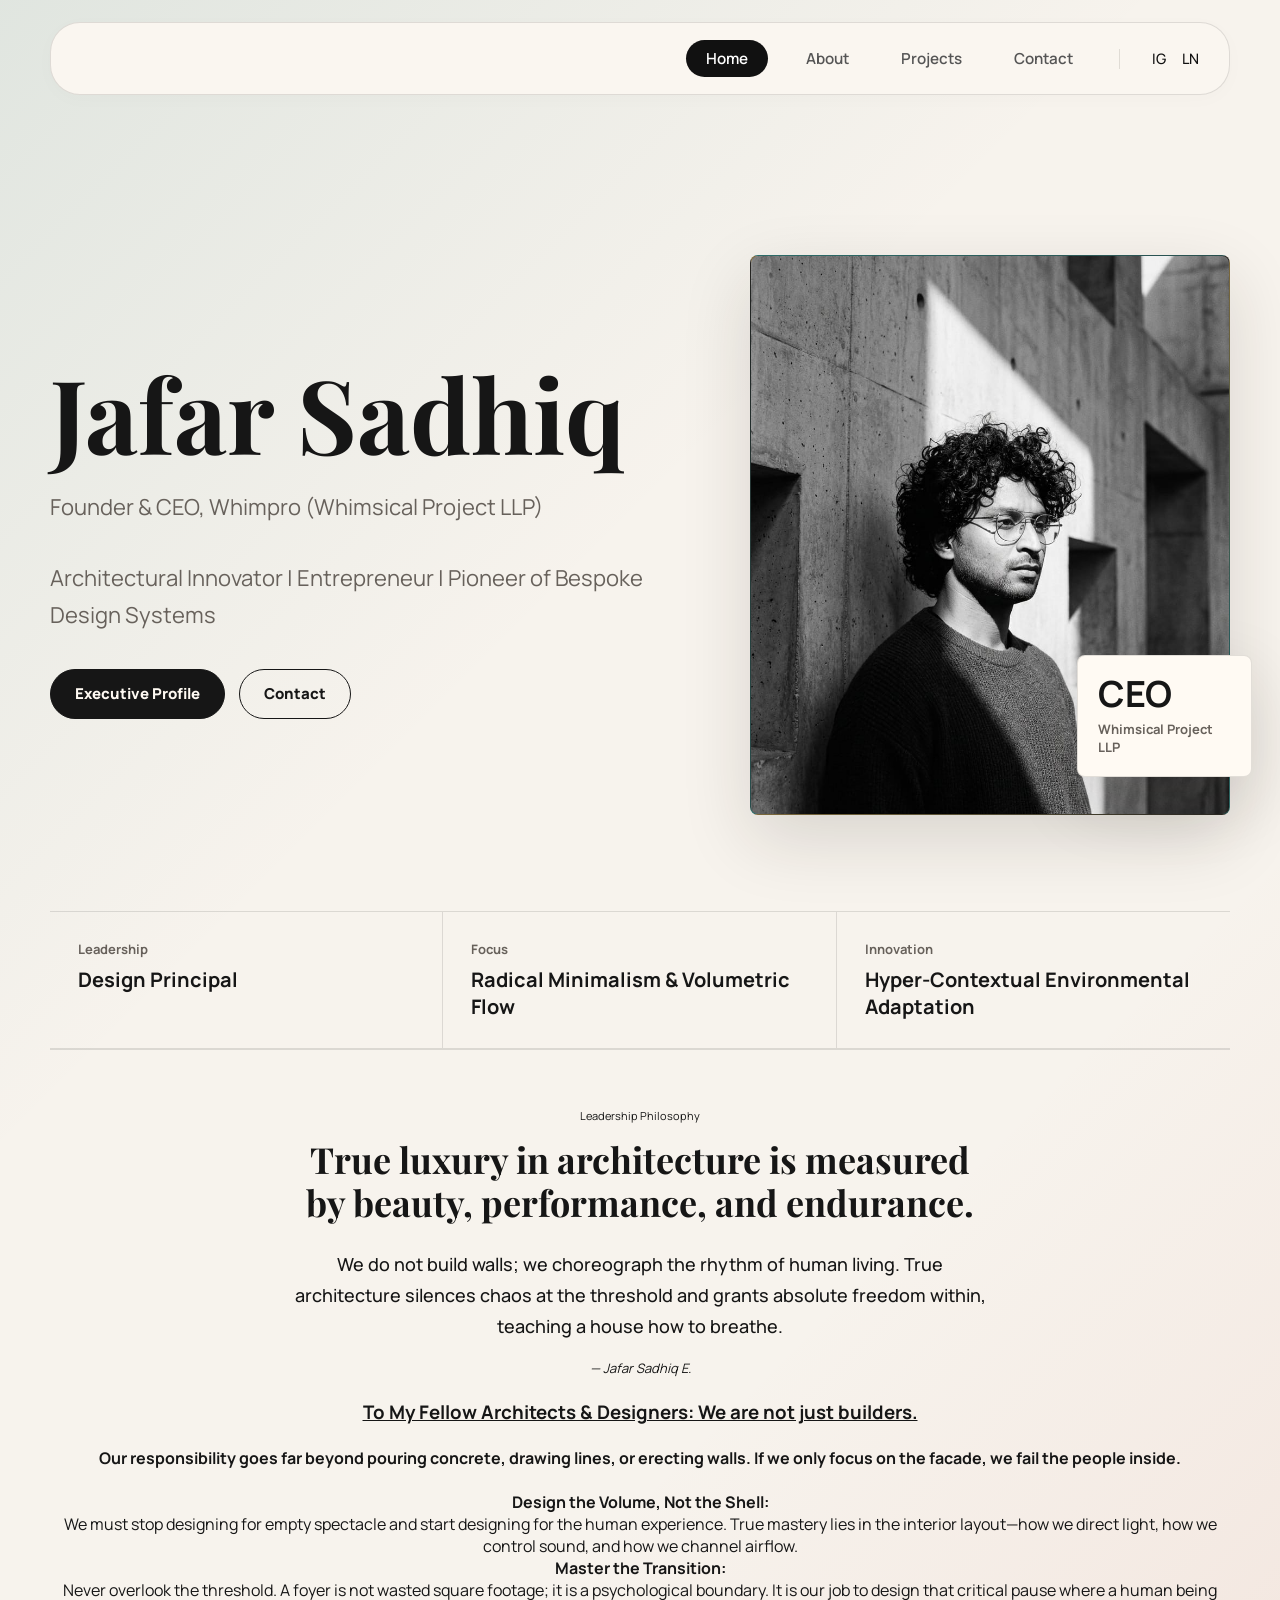
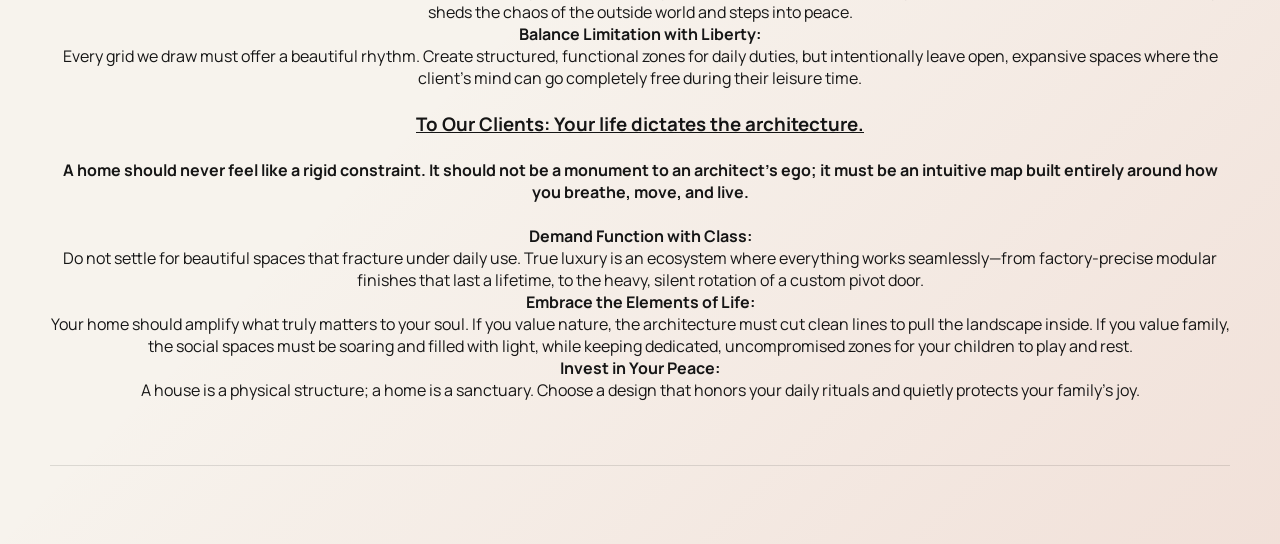
==== commit 0d3a2b53: "Update index.html" ====
--- a/index.html
+++ b/index.html
@@ -11,15 +11,7 @@
 </head>
 <body>
 
-<header>
-  <a class="brand" href="index.html"></a>
-  <nav>
-    <a href="index.html" class="active">Home</a>
-    <a href="about.html">About</a>
-    <a href="project.html">Projects</a>
-    <a href="contact.html">Contact</a>
-  </nav>
-</header>
+
 
 
 <!-- Main Header/Navbar Container -->
@@ -46,10 +38,10 @@
 
     <!-- NEW: left-aligned Social Media Links Section -->
     <div class="header-socials" style="display: flex; align-items: center; gap: 16px;">
-      <a href="https://instagram.com/yourprofile" target="_blank" rel="noopener noreferrer" style="text-decoration: none; color: #111111; font-size: 0.9rem; font-weight: 500; transition: opacity 0.2s;">
+      <a href="https://www.instagram.com/mr.patriarc?igsh=MTB1OWkzNm56ZzN5Zw==" target="_blank" rel="noopener noreferrer" style="text-decoration: none; color: #111111; font-size: 0.9rem; font-weight: 500; transition: opacity 0.2s;">
         IG
       </a>
-      <a href="https://linkedin.com/company/yourprofile" target="_blank" rel="noopener noreferrer" style="text-decoration: none; color: #111111; font-size: 0.9rem; font-weight: 500; transition: opacity 0.2s;">
+      <a href="https://www.linkedin.com/in/jafar-sadhiq-edakkadan-45636417a/" target="_blank" rel="noopener noreferrer" style="text-decoration: none; color: #111111; font-size: 0.9rem; font-weight: 500; transition: opacity 0.2s;">
         LN
       </a>
     </div>
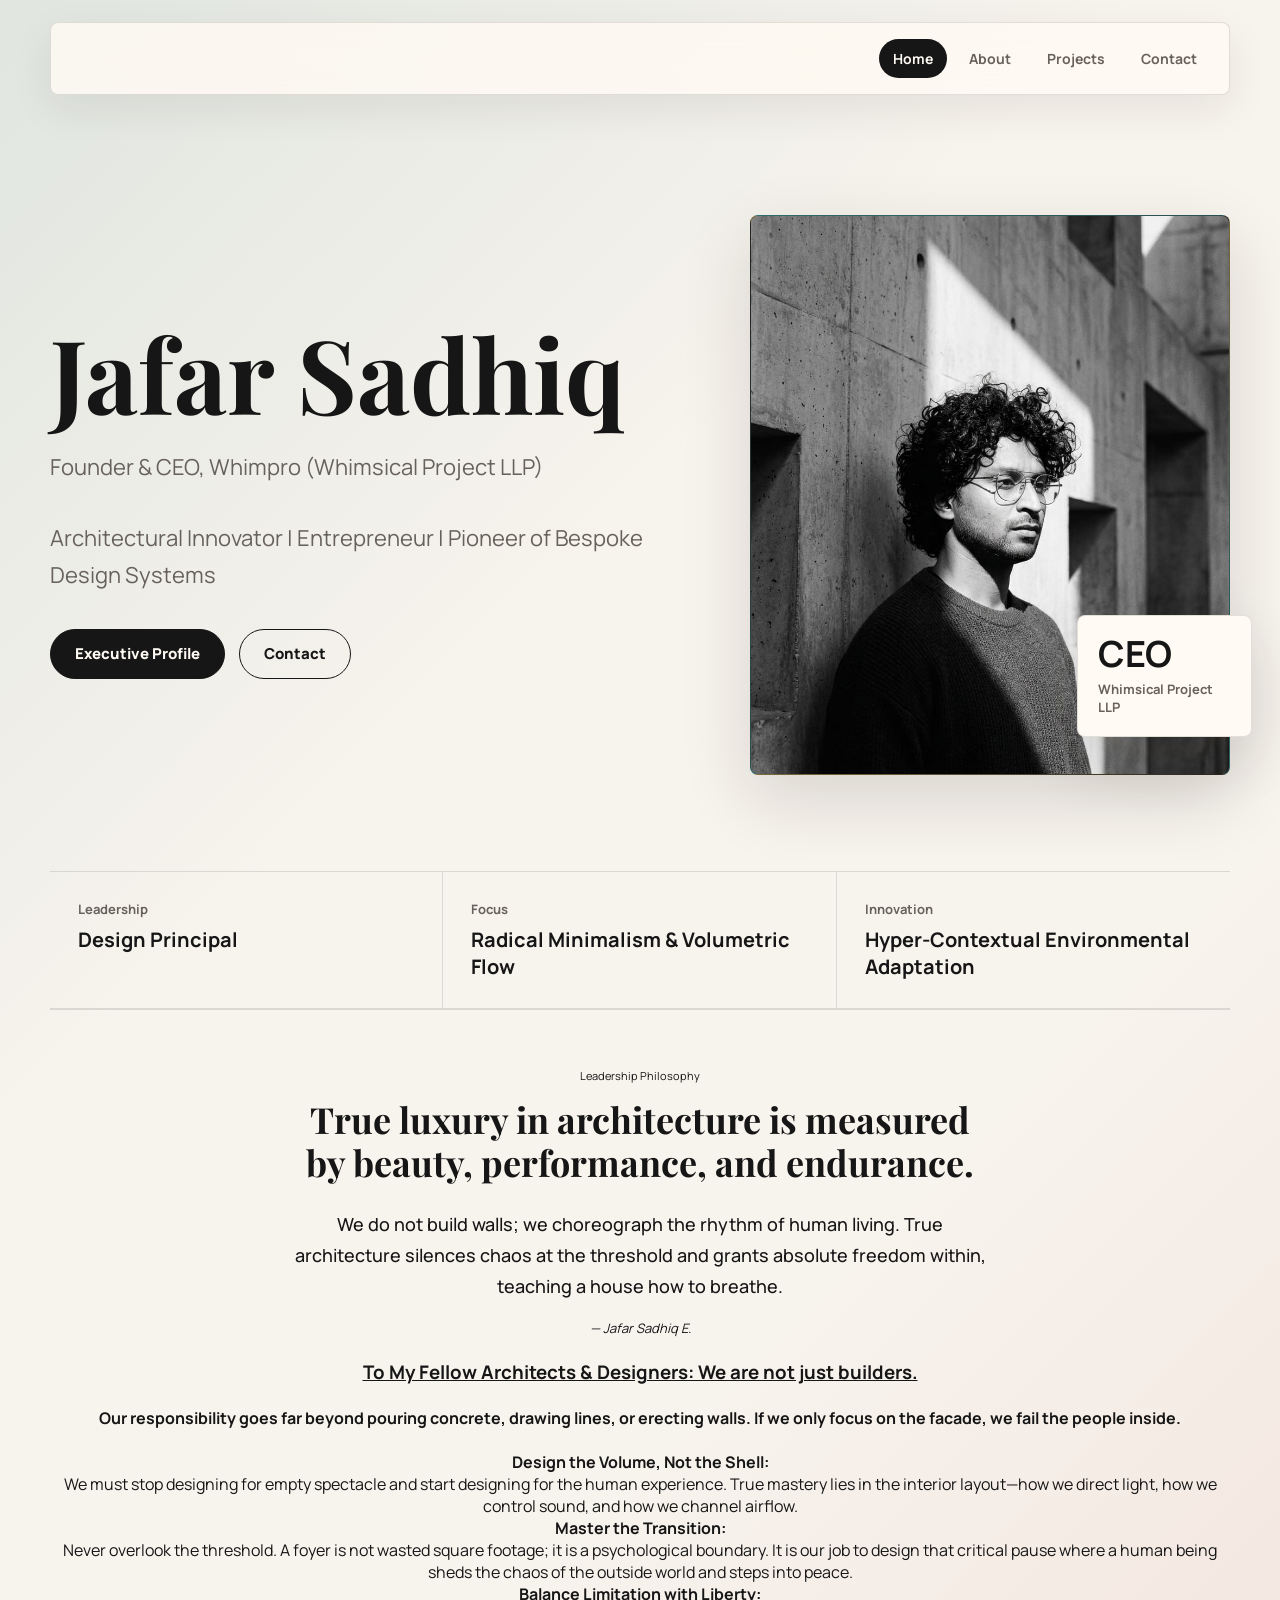
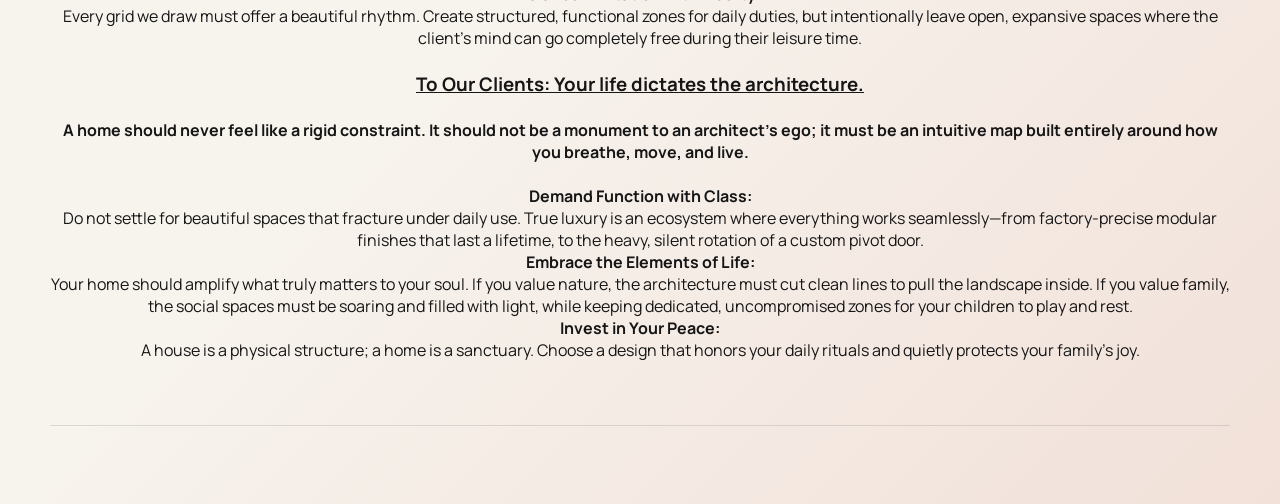
==== commit a3a93998: "Update index.html" ====
--- a/index.html
+++ b/index.html
@@ -14,39 +14,14 @@
 
 
 
-<!-- Main Header/Navbar Container -->
-<header class="site-header" style="display: flex; justify-content: space-between; align-items: center; padding: 15px 30px; background-color: #faf6f0; border-radius: 30px; box-shadow: 0 4px 20px rgba(0,0,0,0.02); margin-bottom: 40px;">
-  
-  <!-- Left Side: Logo/Brand Space (Blank in your image, but placeholder kept) -->
-  <div class="header-logo">
-    <!-- <img src="logo.png" alt="Whimpro" style="height: 30px;"> -->
-  </div>
-
-  <!-- Right Side: Navigation & Social Media Combined Wrapper -->
-  <div class="header-right-nav" style="display: flex; align-items: center; gap: 32px;">
-    
-    <!-- Your Existing Menu Links -->
-    <nav class="main-navigation" style="display: flex; align-items: center; gap: 24px;">
-      <a href="index.html" style="text-decoration: none; color: #ffffff; background-color: #111111; padding: 8px 20px; border-radius: 20px; font-size: 0.95rem; font-weight: 600;">Home</a>
-      <a href="about.html" style="text-decoration: none; color: #555555; font-size: 0.95rem; font-weight: 600;">About</a>
-      <a href="project.html" style="text-decoration: none; color: #555555; font-size: 0.95rem; font-weight: 600;">Projects</a>
-      <a href="contact.html" style="text-decoration: none; color: #555555; font-size: 0.95rem; font-weight: 600;">Contact</a>
-    </nav>
-
-    <!-- Vertical Separator Line (Optional, creates a premium editorial boundary) -->
-    <div class="nav-separator" style="width: 1px; height: 20px; background-color: #e0dcd5;"></div>
-
-    <!-- NEW: left-aligned Social Media Links Section -->
-    <div class="header-socials" style="display: flex; align-items: center; gap: 16px;">
-      <a href="https://www.instagram.com/mr.patriarc?igsh=MTB1OWkzNm56ZzN5Zw==" target="_blank" rel="noopener noreferrer" style="text-decoration: none; color: #111111; font-size: 0.9rem; font-weight: 500; transition: opacity 0.2s;">
-        IG
-      </a>
-      <a href="https://www.linkedin.com/in/jafar-sadhiq-edakkadan-45636417a/" target="_blank" rel="noopener noreferrer" style="text-decoration: none; color: #111111; font-size: 0.9rem; font-weight: 500; transition: opacity 0.2s;">
-        LN
-      </a>
-    </div>
-
-  </div>
+<header>
+  <a class="brand" href="index.html"></a>
+  <nav>
+    <a href="index.html" class="active">Home</a>
+    <a href="about.html">About</a>
+    <a href="project.html">Projects</a>
+    <a href="contact.html">Contact</a>
+  </nav>
 </header>
 
 
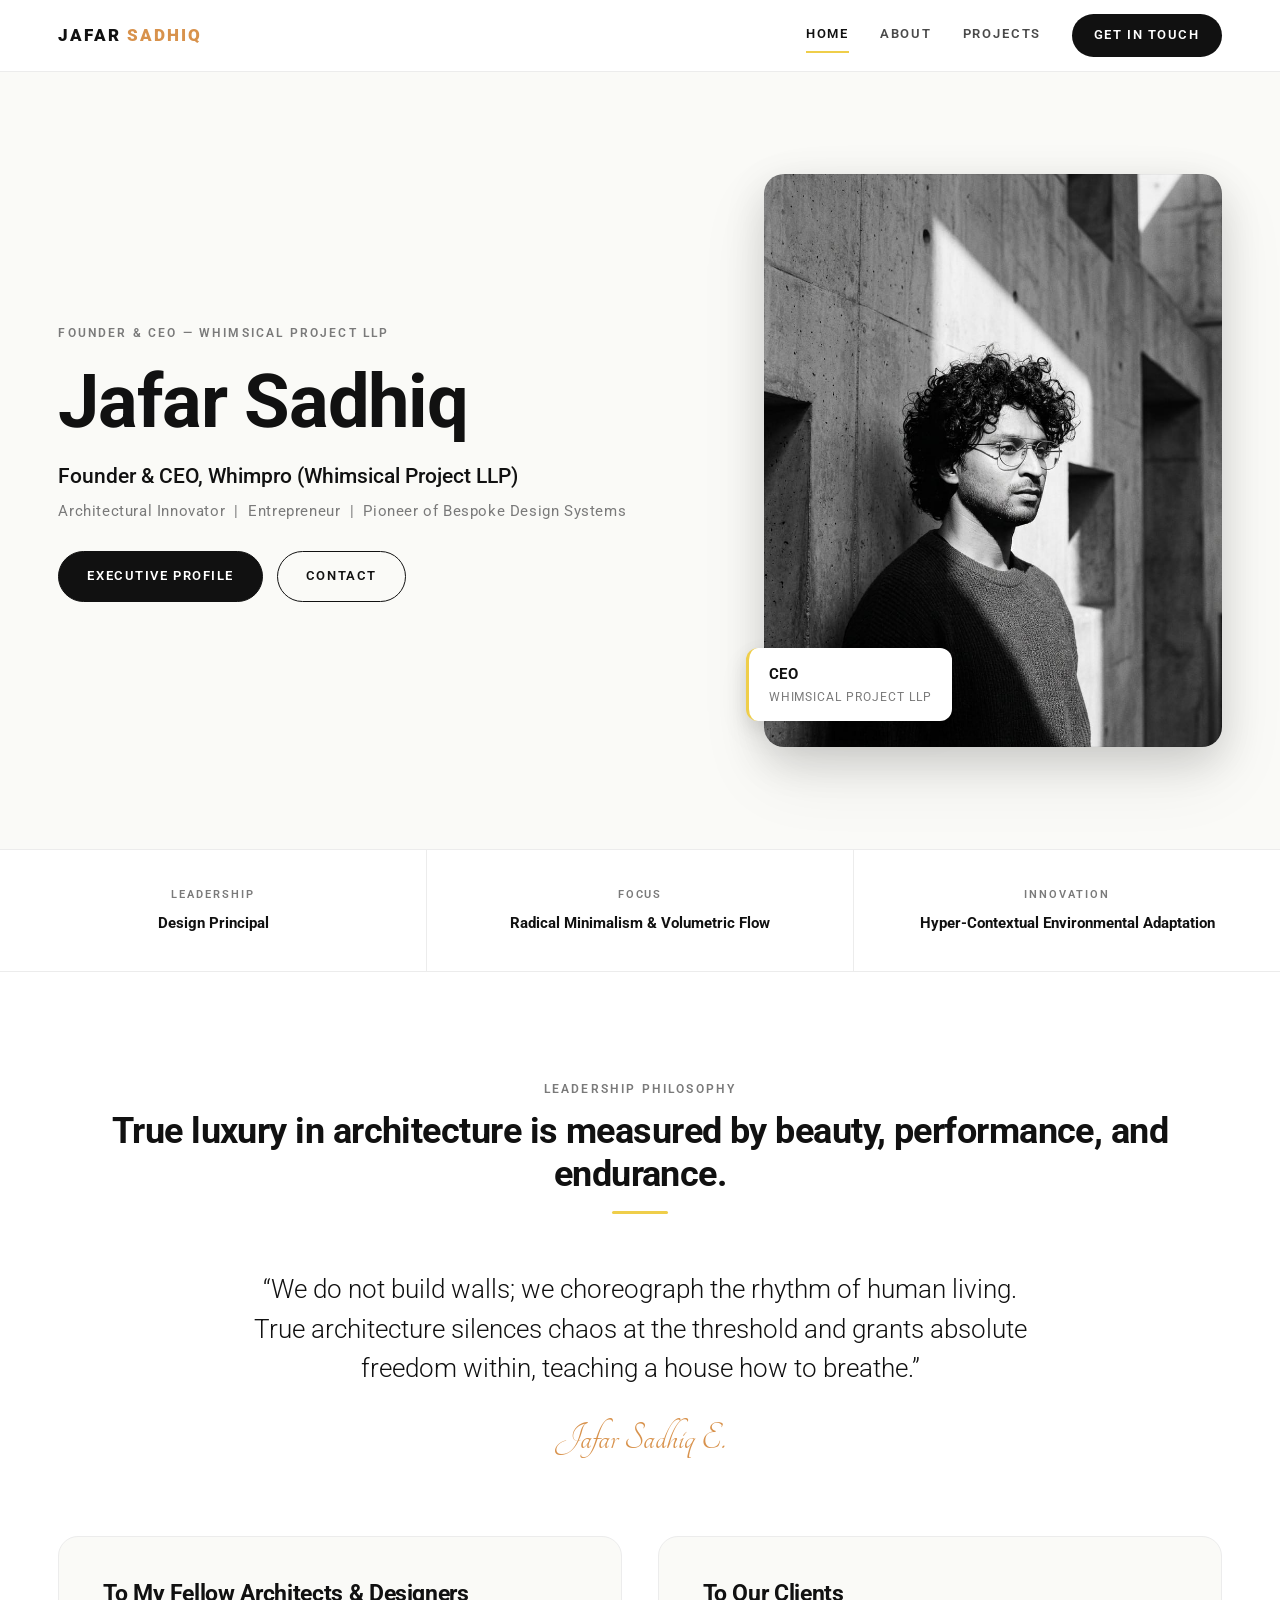
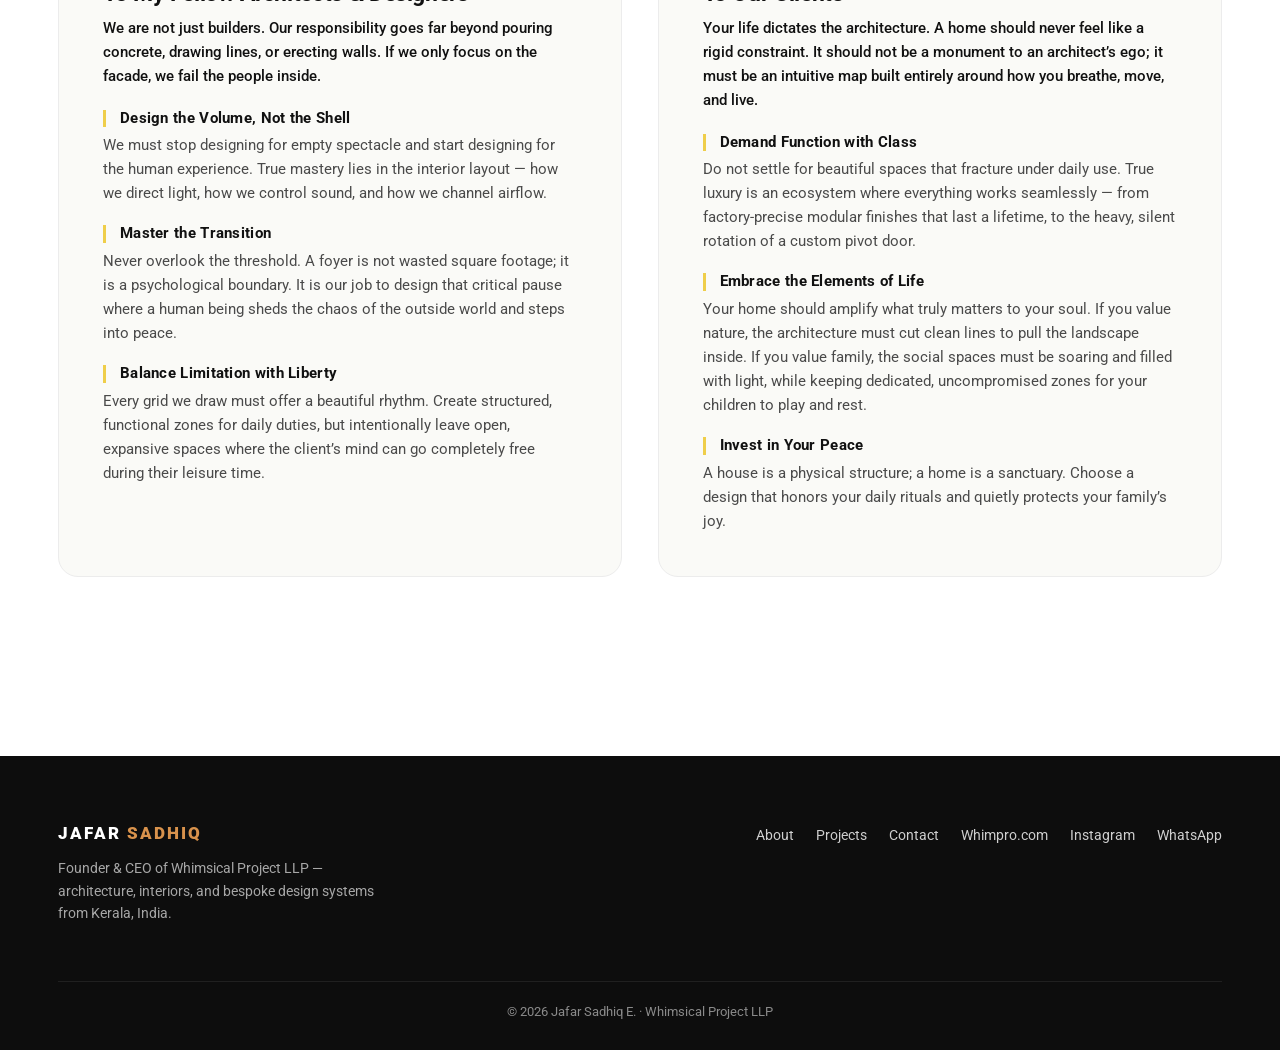
==== commit 94c8876f: "Restyle to Whimsical Studio theme (whimpro.com design language) + fully responsive - New style.css o" ====
--- a/index.html
+++ b/index.html
@@ -3,127 +3,131 @@
 <head>
 <meta charset="UTF-8">
 <meta name="viewport" content="width=device-width, initial-scale=1.0">
-<title>Jafar Sadhiq | Whimsical Project LLP</title>
+<title>Jafar Sadhiq — Founder & CEO, Whimpro</title>
+<meta name="description" content="Jafar Sadhiq — Founder & CEO of Whimsical Project LLP (Whimpro). Architectural innovator, entrepreneur, pioneer of bespoke design systems.">
 <link rel="preconnect" href="https://fonts.googleapis.com">
 <link rel="preconnect" href="https://fonts.gstatic.com" crossorigin>
-<link href="https://fonts.googleapis.com/css2?family=Manrope:wght@400;500;600;700;800&family=Playfair+Display:wght@700&display=swap" rel="stylesheet">
-<link rel="stylesheet" href="style.css">
+<link href="https://fonts.googleapis.com/css2?family=Roboto:wght@300;400;500;700;900&family=Tangerine:wght@700&display=swap" rel="stylesheet">
+<link rel="stylesheet" href="style.css?v=2">
 </head>
 <body>
 
-
-
-
-<header>
-  <a class="brand" href="index.html"></a>
-  <nav>
-    <a href="index.html" class="active">Home</a>
-    <a href="about.html">About</a>
-    <a href="project.html">Projects</a>
-    <a href="contact.html">Contact</a>
-  </nav>
+<header class="site-nav">
+	<div class="container">
+		<a class="brand" href="index.html">Jafar <span>Sadhiq</span></a>
+		<button class="nav-toggle" aria-label="Menu"><span></span></button>
+		<nav class="nav-links">
+			<a href="index.html" class="active">Home</a>
+			<a href="about.html">About</a>
+			<a href="project.html">Projects</a>
+			<a href="contact.html" class="btn-pill">Get in Touch</a>
+		</nav>
+	</div>
 </header>
 
-
-
-
-
-
-
-
-
-
-
-
-
-
-
-
-  
 <section class="hero">
-  <div class="hero-text">
-    <span class="eyebrow"></span>
-    <h1>Jafar Sadhiq</h1>
-    <p>Founder & CEO, Whimpro (Whimsical Project LLP)</p>
-    <p>Architectural Innovator | Entrepreneur | Pioneer of Bespoke Design Systems</p>
-    <div class="actions">
-      <a href="about.html" class="btn">Executive Profile</a>
-      <a href="contact.html" class="btn ghost">Contact</a>
-    </div>
-  </div>
-
-  <div class="hero-visual profile-visual" aria-label="Jafar Sadhiq profile photo section">
-    <div class="photo-frame">
-      <img src="images/jafar pr.jpeg" alt="Jafar Sadhiq, CEO of Whimsical Project LLP" onerror="this.style.display='none'">
-      <div class="photo-fallback">JS</div>
-    </div>
-    <div class="floating-note">
-      <strong>CEO</strong>
-      <span>Whimsical Project LLP</span>
-    </div>
-  </div>
+	<div class="container">
+		<div>
+			<span class="eyebrow">Founder &amp; CEO — Whimsical Project LLP</span>
+			<h1>Jafar Sadhiq</h1>
+			<p class="role">Founder &amp; CEO, Whimpro (Whimsical Project LLP)</p>
+			<p class="sub">Architectural Innovator &nbsp;|&nbsp; Entrepreneur &nbsp;|&nbsp; Pioneer of Bespoke Design Systems</p>
+			<div class="actions">
+				<a href="about.html" class="btn">Executive Profile</a>
+				<a href="contact.html" class="btn ghost">Contact</a>
+			</div>
+		</div>
+		<div class="hero-visual">
+			<div class="photo-frame">
+				<img src="images/jafar pr.jpeg" alt="Jafar Sadhiq, CEO of Whimsical Project LLP" onerror="this.style.display='none'">
+				<div class="photo-fallback">JS</div>
+			</div>
+			<div class="floating-note">
+				<strong>CEO</strong>
+				<span>Whimsical Project LLP</span>
+			</div>
+		</div>
+	</div>
 </section>
 
 <section class="signature">
-  <div>
-    <span>Leadership</span>
-    <strong>Design Principal</strong>
-  </div>
-  <div>
-    <span>Focus</span>
-    <strong>Radical Minimalism & Volumetric Flow</strong>
-  </div>
-  <div>
-    <span>Innovation</span>
-    <strong>Hyper-Contextual Environmental Adaptation</strong>
-  </div>
+	<div>
+		<span>Leadership</span>
+		<strong>Design Principal</strong>
+	</div>
+	<div>
+		<span>Focus</span>
+		<strong>Radical Minimalism &amp; Volumetric Flow</strong>
+	</div>
+	<div>
+		<span>Innovation</span>
+		<strong>Hyper-Contextual Environmental Adaptation</strong>
+	</div>
 </section>
 
-<section class="leadership-philosophy">
-  <span class="eyebrow">Leadership Philosophy</span>
-  <h2>True luxury in architecture is measured by beauty, performance, and endurance.</h2>
-  <blockquote>
-    <p>We do not build walls; we choreograph the rhythm of human living. True architecture silences chaos at the threshold and grants absolute freedom within, teaching a house how to breathe.</p>
-    <cite>&mdash; Jafar Sadhiq E.</cite>
-  </blockquote>
+<section class="section philosophy">
+	<div class="container">
+		<header class="section-heading reveal">
+			<span class="eyebrow">Leadership Philosophy</span>
+			<h2 class="section-title">True luxury in architecture is measured by beauty, performance, and endurance.</h2>
+			<div class="divider"></div>
+		</header>
 
-  <p>
+		<blockquote class="reveal">
+			<p>&ldquo;We do not build walls; we choreograph the rhythm of human living. True architecture silences chaos at the threshold and grants absolute freedom within, teaching a house how to breathe.&rdquo;</p>
+			<cite>Jafar Sadhiq E.</cite>
+		</blockquote>
 
-  </p>
-  &nbsp;
+		<div class="manifesto">
+			<article class="reveal">
+				<h3>To My Fellow Architects &amp; Designers</h3>
+				<p class="intro">We are not just builders. Our responsibility goes far beyond pouring concrete, drawing lines, or erecting walls. If we only focus on the facade, we fail the people inside.</p>
 
-<div>
-  <section class="To My Fellow Architects & Designers: We are not just builders.">
-  
-  <u><h3><strong>To My Fellow Architects & Designers: We are not just builders.</strong></h4></u>
-    
-    &nbsp;
-  <p> <strong>Our responsibility goes far beyond pouring concrete, drawing lines, or erecting walls. If we only focus on the facade, we fail the people inside.</strong></p>
-  </blockquote>
-  &nbsp;&nbsp;
-  <h4>Design the Volume, Not the Shell:</h1>
-  <p>We must stop designing for empty spectacle and start designing for the human experience. True mastery lies in the interior layout—how we direct light, how we control sound, and how we channel airflow.</p>
-  <h4>Master the Transition:</h1>
-    <p>Never overlook the threshold. A foyer is not wasted square footage; it is a psychological boundary. It is our job to design that critical pause where a human being sheds the chaos of the outside world and steps into peace.</p>
-  <h4>Balance Limitation with Liberty:</h4>
-  <p>Every grid we draw must offer a beautiful rhythm. Create structured, functional zones for daily duties, but intentionally leave open, expansive spaces where the client’s mind can go completely free during their leisure time.</p>
-  &nbsp;
+				<h4>Design the Volume, Not the Shell</h4>
+				<p>We must stop designing for empty spectacle and start designing for the human experience. True mastery lies in the interior layout — how we direct light, how we control sound, and how we channel airflow.</p>
 
-  <u><h3><strong>To Our Clients: Your life dictates the architecture.</strong></h4></u>
-    &nbsp;
-   <p> <strong>A home should never feel like a rigid constraint. It should not be a monument to an architect's ego; it must be an intuitive map built entirely around how you breathe, move, and live.</strong></p>
-    &nbsp;<h4>Demand Function with Class:</h1>
-          <p>Do not settle for beautiful spaces that fracture under daily use. True luxury is an ecosystem where everything works seamlessly—from factory-precise modular finishes that last a lifetime, to the heavy, silent rotation of a custom pivot door.</p>
-     <h4>Embrace the Elements of Life:</h1>  
-     <p>Your home should amplify what truly matters to your soul. If you value nature, the architecture must cut clean lines to pull the landscape inside. If you value family, the social spaces must be soaring and filled with light, while keeping dedicated, uncompromised zones for your children to play and rest.</p>     
-     <h4>Invest in Your Peace:</h1> 
-     <p>A house is a physical structure; a home is a sanctuary. Choose a design that honors your daily rituals and quietly protects your family's joy.</p>
-    </div>
-  </section>
+				<h4>Master the Transition</h4>
+				<p>Never overlook the threshold. A foyer is not wasted square footage; it is a psychological boundary. It is our job to design that critical pause where a human being sheds the chaos of the outside world and steps into peace.</p>
 
+				<h4>Balance Limitation with Liberty</h4>
+				<p>Every grid we draw must offer a beautiful rhythm. Create structured, functional zones for daily duties, but intentionally leave open, expansive spaces where the client&rsquo;s mind can go completely free during their leisure time.</p>
+			</article>
 
+			<article class="reveal">
+				<h3>To Our Clients</h3>
+				<p class="intro">Your life dictates the architecture. A home should never feel like a rigid constraint. It should not be a monument to an architect&rsquo;s ego; it must be an intuitive map built entirely around how you breathe, move, and live.</p>
 
+				<h4>Demand Function with Class</h4>
+				<p>Do not settle for beautiful spaces that fracture under daily use. True luxury is an ecosystem where everything works seamlessly — from factory-precise modular finishes that last a lifetime, to the heavy, silent rotation of a custom pivot door.</p>
+
+				<h4>Embrace the Elements of Life</h4>
+				<p>Your home should amplify what truly matters to your soul. If you value nature, the architecture must cut clean lines to pull the landscape inside. If you value family, the social spaces must be soaring and filled with light, while keeping dedicated, uncompromised zones for your children to play and rest.</p>
+
+				<h4>Invest in Your Peace</h4>
+				<p>A house is a physical structure; a home is a sanctuary. Choose a design that honors your daily rituals and quietly protects your family&rsquo;s joy.</p>
+			</article>
+		</div>
+	</div>
 </section>
 
+<footer class="footer">
+	<div class="container">
+		<div>
+			<a class="brand" href="index.html">Jafar <span>Sadhiq</span></a>
+			<p>Founder &amp; CEO of Whimsical Project LLP — architecture, interiors, and bespoke design systems from Kerala, India.</p>
+		</div>
+		<nav class="footer-links">
+			<a href="about.html">About</a>
+			<a href="project.html">Projects</a>
+			<a href="contact.html">Contact</a>
+			<a href="https://whimpro.com" target="_blank" rel="noopener">Whimpro.com</a>
+			<a href="https://www.instagram.com/whimpro.co/" target="_blank" rel="noopener">Instagram</a>
+			<a href="https://wa.me/919526665443" target="_blank" rel="noopener">WhatsApp</a>
+		</nav>
+		<div class="footer-bottom">&copy; 2026 Jafar Sadhiq E. &middot; Whimsical Project LLP</div>
+	</div>
+</footer>
+
+<script src="site.js?v=2"></script>
 </body>
 </html>
--- a/style.css
+++ b/style.css
@@ -1,1318 +1,682 @@
-:root{
-  --ink:#161616;
-  --muted:#67615b;
-  --paper:#f7f3ed;
-  --surface:#fffaf3;
-  --line:rgba(22,22,22,.12);
-  --gold:#b98d42;
-  --coral:#c75c48;
-  --teal:#176d6a;
-  --shadow:0 24px 70px rgba(38,30,20,.14);
-}
-
-*{
-  margin:0;
-  padding:0;
-  box-sizing:border-box;
-}
-
-body{
-  min-height:100vh;
-  background:
-    linear-gradient(135deg, rgba(23,109,106,.1), transparent 34%),
-    linear-gradient(315deg, rgba(199,92,72,.12), transparent 38%),
-    var(--paper);
-  color:var(--ink);
-  font-family:"Manrope", Arial, sans-serif;
-  letter-spacing:0;
-}
-
-a{
-  color:inherit;
-}
-
-header{
-  display:flex;
-  justify-content:space-between;
-  align-items:center;
-  gap:24px;
-  width:min(1180px, calc(100% - 40px));
-  margin:22px auto 0;
-  padding:16px 18px;
-  background:rgba(255,250,243,.82);
-  border:1px solid var(--line);
-  border-radius:8px;
-  box-shadow:0 14px 40px rgba(38,30,20,.08);
-  backdrop-filter:blur(18px);
-}
-
-.brand{
-  text-decoration:none;
-  font-weight:800;
-  font-size:18px;
-}
-
-nav{
-  display:flex;
-  align-items:center;
-  gap:8px;
-}
-
-nav a{
-  padding:10px 14px;
-  border-radius:999px;
-  text-decoration:none;
-  color:var(--muted);
-  font-size:14px;
-  font-weight:700;
-  transition:.25s ease;
-}
-
-nav a:hover,
-nav a.active{
-  background:var(--ink);
-  color:var(--surface);
-}
-
-.hero{
-  display:grid;
-  grid-template-columns:minmax(0, 1.05fr) minmax(320px, .8fr);
-  align-items:center;
-  gap:70px;
-  width:min(1180px, calc(100% - 40px));
-  min-height:calc(100vh - 124px);
-  margin:0 auto;
-  padding:72px 0 48px;
-}
-
-.hero-text h1,
-.page-intro h1,
-.contact-copy h1{
-  font-family:"Playfair Display", Georgia, serif;
-  font-size:clamp(48px, 8vw, 104px);
-  line-height:.92;
-  max-width:850px;
-}
-
-.hero-text p{
-  max-width:620px;
-  margin:28px 0 34px;
-  color:var(--muted);
-  font-size:clamp(18px, 2vw, 22px);
-  line-height:1.7;
-}
+/* ============================================================
+ * Jafar Sadhiq — personal site
+ * Whimsical Studio theme (matches whimpro.com main.css tokens)
+ * Mobile-first, responsive.
+ * ============================================================ */
+
+*, *::before, *::after { box-sizing: border-box; }
+* { margin: 0; padding: 0; }
+
+:root {
+  --c-bg: #ffffff;
+  --c-surface: #fafaf7;
+  --c-surface-2: #f4f4f1;
+  --c-ink: #111111;
+  --c-ink-soft: #4a4a4a;
+  --c-muted: #7a7a7a;
+  --c-line: #ececec;
+  --c-gold: #efce4a;
+  --c-orange: #d8924c;
+  --c-dark: #0d0d0d;
+
+  --radius: 12px;
+  --radius-sm: 6px;
+  --radius-lg: 20px;
+
+  --shadow-sm: 0 1px 2px rgba(0,0,0,.06), 0 2px 6px rgba(0,0,0,.04);
+  --shadow-md: 0 6px 18px rgba(0,0,0,.08), 0 12px 32px rgba(0,0,0,.06);
+  --shadow-lg: 0 14px 40px rgba(0,0,0,.14), 0 28px 70px rgba(0,0,0,.08);
+
+  --ease: cubic-bezier(.2,.7,.2,1);
+  --container: 1240px;
+  --gutter: clamp(16px, 3vw, 40px);
+  --nav-h: 72px;
+}
+
+html {
+  -webkit-text-size-adjust: 100%;
+  -webkit-font-smoothing: antialiased;
+  scroll-behavior: smooth;
+  scroll-padding-top: calc(var(--nav-h) + 16px);
+}
+body {
+  font-family: 'Roboto', system-ui, -apple-system, 'Segoe UI', Arial, sans-serif;
+  font-size: 16px;
+  line-height: 1.6;
+  color: var(--c-ink);
+  background: var(--c-bg);
+  overflow-x: hidden;
+}
+img { max-width: 100%; height: auto; display: block; }
+a { color: inherit; text-decoration: none; transition: color .25s ease; }
+ul, ol { list-style: none; }
+button, input, select, textarea { font: inherit; color: inherit; }
+h1, h2, h3, h4 { font-weight: 700; line-height: 1.18; letter-spacing: -0.015em; color: var(--c-ink); }
+p { color: var(--c-ink-soft); }
+::selection { background: var(--c-gold); color: #000; }
+
+.container { max-width: var(--container); margin: 0 auto; padding: 0 var(--gutter); width: 100%; }
+.section { padding: clamp(56px, 8vw, 112px) 0; }
 
 .eyebrow {
+  display: inline-block;
+  font-size: 12px;
+  font-weight: 600;
+  letter-spacing: .18em;
+  text-transform: uppercase;
+  color: var(--c-muted);
+  margin-bottom: 10px;
+}
+.divider {
+  width: 56px; height: 3px; border-radius: 2px;
+  background: var(--c-gold); margin: 16px auto 0;
+}
+.section-heading { text-align: center; margin-bottom: clamp(32px, 5vw, 56px); }
+.section-title { font-size: clamp(1.75rem, 1.6vw + 1rem, 2.75rem); margin-bottom: 10px; }
+
+/* ---------- Header / nav ---------- */
+.site-nav {
+  position: sticky;
+  top: 0;
+  z-index: 50;
+  height: var(--nav-h);
+  background: rgba(255,255,255,.94);
+  backdrop-filter: blur(10px);
+  border-bottom: 1px solid var(--c-line);
+  display: flex;
+  align-items: center;
+}
+.site-nav .container {
+  display: flex;
+  align-items: center;
+  justify-content: space-between;
+  gap: 16px;
+}
+.brand {
+  font-weight: 900;
+  font-size: 17px;
+  letter-spacing: .12em;
+  text-transform: uppercase;
+  white-space: nowrap;
+}
+.brand span { color: var(--c-orange); }
+.nav-links {
+  display: flex;
+  align-items: center;
+  gap: clamp(14px, 2.4vw, 32px);
+}
+.nav-links a {
+  font-size: 13px;
+  font-weight: 600;
+  letter-spacing: .14em;
+  text-transform: uppercase;
+  color: var(--c-ink-soft);
+  padding: 6px 0;
+  border-bottom: 2px solid transparent;
+}
+.nav-links a:hover { color: var(--c-ink); }
+.nav-links a.active { color: var(--c-ink); border-bottom-color: var(--c-gold); }
+.nav-links .btn-pill {
+  border: 0;
+  background: var(--c-ink);
+  color: #fff;
+  padding: 11px 22px;
+  border-radius: 999px;
+  letter-spacing: .12em;
+}
+.nav-links .btn-pill:hover { background: #000; color: var(--c-gold); }
+.nav-links .btn-pill.active { color: var(--c-gold); border-bottom: 0; }
+.nav-toggle {
+  display: none;
+  background: none;
+  border: 0;
+  cursor: pointer;
+  width: 40px; height: 40px;
+  position: relative;
+}
+.nav-toggle span, .nav-toggle span::before, .nav-toggle span::after {
+  content: "";
+  position: absolute;
+  left: 8px; right: 8px;
+  height: 2px;
+  background: var(--c-ink);
+  border-radius: 2px;
+  transition: all .3s var(--ease);
+}
+.nav-toggle span { top: 19px; }
+.nav-toggle span::before { top: -7px; }
+.nav-toggle span::after { top: 7px; }
+.nav-open .nav-toggle span { background: transparent; }
+.nav-open .nav-toggle span::before { top: 0; transform: rotate(45deg); }
+.nav-open .nav-toggle span::after { top: 0; transform: rotate(-45deg); }
+
+/* ---------- Buttons ---------- */
+.btn {
+  display: inline-block;
+  background: var(--c-ink);
+  color: #fff;
+  font-size: 13px;
+  font-weight: 600;
+  letter-spacing: .12em;
+  text-transform: uppercase;
+  padding: 14px 28px;
+  border-radius: 999px;
+  border: 1px solid var(--c-ink);
+  transition: all .3s var(--ease);
+}
+.btn:hover { background: #000; color: var(--c-gold); transform: translateY(-1px); }
+.btn.ghost { background: transparent; color: var(--c-ink); }
+.btn.ghost:hover { background: var(--c-ink); color: #fff; }
+.btn-link {
+  display: inline-block;
+  font-size: 13px;
+  font-weight: 700;
+  letter-spacing: .12em;
+  text-transform: uppercase;
+  border-bottom: 2px solid var(--c-gold);
+  padding-bottom: 3px;
+}
+.btn-link:hover { color: var(--c-orange); }
+
+/* ---------- Hero (index) ---------- */
+.hero {
+  background: var(--c-surface);
+  border-bottom: 1px solid var(--c-line);
+}
+.hero .container {
+  display: grid;
+  grid-template-columns: minmax(0, 7fr) minmax(0, 5fr);
+  gap: clamp(32px, 5vw, 72px);
+  align-items: center;
+  padding-top: clamp(48px, 8vw, 110px);
+  padding-bottom: clamp(48px, 8vw, 110px);
+}
+.hero h1 {
+  font-size: clamp(2.4rem, 4.6vw + 1rem, 4.6rem);
+  margin: 6px 0 14px;
+}
+.hero .role {
+  font-size: clamp(1.05rem, .5vw + 1rem, 1.3rem);
+  font-weight: 500;
+  color: var(--c-ink);
+  margin-bottom: 6px;
+}
+.hero .sub {
+  font-size: 15px;
+  letter-spacing: .04em;
+  color: var(--c-muted);
+  margin-bottom: 28px;
+}
+.hero .actions { display: flex; flex-wrap: wrap; gap: 14px; }
+
+.photo-frame {
+  position: relative;
+  border-radius: var(--radius-lg);
+  overflow: hidden;
+  box-shadow: var(--shadow-lg);
+  background: var(--c-surface-2);
+}
+.photo-frame::after {
+  content: "";
+  position: absolute;
+  inset: 0;
+  border: 1px solid rgba(0,0,0,.05);
+  border-radius: var(--radius-lg);
+  pointer-events: none;
+}
+.photo-frame img { width: 100%; aspect-ratio: 4 / 5; object-fit: cover; }
+.photo-fallback {
+  display: none;
+  aspect-ratio: 4 / 5;
+  place-items: center;
+  font-size: 72px;
+  font-weight: 900;
+  color: var(--c-muted);
+}
+.photo-frame img[style*="none"] + .photo-fallback { display: grid; }
+.hero-visual { position: relative; }
+.floating-note {
+  position: absolute;
+  left: clamp(-18px, -2vw, -28px);
+  bottom: 26px;
+  background: #fff;
+  border-radius: var(--radius);
+  box-shadow: var(--shadow-md);
+  padding: 14px 20px;
+  display: flex;
+  flex-direction: column;
+  gap: 2px;
+  border-left: 3px solid var(--c-gold);
+}
+.floating-note strong { font-size: 15px; letter-spacing: .06em; }
+.floating-note span { font-size: 12px; color: var(--c-muted); letter-spacing: .08em; text-transform: uppercase; }
+
+/* ---------- Signature strip ---------- */
+.signature {
+  display: grid;
+  grid-template-columns: repeat(3, 1fr);
+  gap: 1px;
+  background: var(--c-line);
+  border-bottom: 1px solid var(--c-line);
+}
+.signature > div {
+  background: #fff;
+  padding: clamp(22px, 3vw, 36px) var(--gutter);
+  text-align: center;
+}
+.signature span {
   display: block;
-  margin-bottom: 15px;
   font-size: 11px;
+  font-weight: 600;
+  letter-spacing: .18em;
+  text-transform: uppercase;
+  color: var(--c-muted);
+  margin-bottom: 6px;
+}
+.signature strong { font-size: 15px; line-height: 1.4; }
+
+/* ---------- Philosophy (index) ---------- */
+.philosophy blockquote {
+  max-width: 780px;
+  margin: 0 auto clamp(40px, 6vw, 64px);
   text-align: center;
 }
-.actions{
-  display:flex;
-  flex-wrap:wrap;
-  gap:14px;
-}
-
-.btn,
-button{
-  display:inline-flex;
-  justify-content:center;
-  align-items:center;
-  min-height:50px;
-  padding:0 24px;
-  background:var(--ink);
-  color:var(--surface);
-  border:1px solid var(--ink);
-  border-radius:999px;
-  text-decoration:none;
-  font-size:15px;
-  font-weight:800;
-  cursor:pointer;
-  transition:.25s ease;
-}
-
-.btn:hover,
-button:hover{
-  transform:translateY(-2px);
-  box-shadow:0 16px 28px rgba(22,22,22,.18);
-}
-
-.btn.ghost{
-  background:transparent;
-  color:var(--ink);
-}
-
-.hero-visual{
-  position:relative;
-  min-height:560px;
-}
-
-.portrait-frame{
-  position:absolute;
-  inset:0;
-  overflow:hidden;
-  border:1px solid rgba(22,22,22,.16);
-  border-radius:8px;
-  background:
-    linear-gradient(145deg, rgba(185,141,66,.72), transparent 42%),
-    linear-gradient(35deg, rgba(23,109,106,.88), rgba(22,22,22,.95)),
-    var(--ink);
-  box-shadow:var(--shadow);
-}
-
-.portrait-frame::before{
-  content:"";
-  position:absolute;
-  inset:12%;
-  border:1px solid rgba(255,250,243,.36);
-  border-radius:50%;
-}
-
-.portrait-frame::after{
-  content:"";
-  position:absolute;
-  right:-18%;
-  bottom:-24%;
-  width:76%;
-  aspect-ratio:1;
-  background:rgba(199,92,72,.74);
-  border-radius:50%;
-  filter:blur(2px);
-}
-
-.portrait-mark{
-  position:absolute;
-  left:50%;
-  top:46%;
-  transform:translate(-50%, -50%);
-  z-index:2;
-  color:var(--surface);
-  font-family:"Playfair Display", Georgia, serif;
-  font-size:clamp(86px, 13vw, 160px);
-}
-
-.portrait-lines{
-  position:absolute;
-  inset:26px;
-  z-index:3;
-  border:1px solid rgba(255,250,243,.24);
-  border-radius:8px;
-}
-
-.floating-note{
-  position:absolute;
-  right:-22px;
-  bottom:38px;
-  z-index:4;
-  width:175px;
-  padding:20px;
-  background:var(--surface);
-  border:1px solid var(--line);
-  border-radius:8px;
-  box-shadow:var(--shadow);
-}
-
-.floating-note strong{
-  display:block;
-  font-size:36px;
-  line-height:1;
-}
-
-.floating-note span{
-  display:block;
-  margin-top:8px;
-  color:var(--muted);
-  font-size:13px;
-  font-weight:700;
-}
-
-.signature{
-  display:grid;
-  grid-template-columns:repeat(3, 1fr);
-  width:min(1180px, calc(100% - 40px));
-  margin:0 auto;
-  border-top:1px solid var(--line);
-  border-bottom:1px solid var(--line);
-}
-
-.signature div{
-  padding:28px;
-  border-right:1px solid var(--line);
-}
-
-.signature div:last-child{
-  border-right:0;
-}
-
-.signature span{
-  display:block;
-  color:var(--muted);
-  font-size:13px;
-  font-weight:700;
-}
-
-.signature strong{
-  display:block;
-  margin-top:8px;
-  font-size:20px;
-}
-
-.leadership-philosophy {
-  width: min(1180px, calc(100% - 40px));
-  margin: 0 auto 78px;
-  padding: 58px 0 64px;
-  border-top: 1px solid var(--line);
-  border-bottom: 1px solid var(--line);
-  text-align: center; /* Center align */
-}
-
-.leadership-philosophy h2 {
-  max-width: 700px;
-  margin: 0 auto;
-  font-family: "Playfair Display", Georgia, serif;
-  font-size: 36px; /* Smaller */
-  line-height: 1.2;
-}
-
-.leadership-philosophy blockquote {
-  max-width: 700px;
-  margin: 25px auto 0;
-}
-
-.leadership-philosophy blockquote p {
-  font-size: 18px; /* Smaller */
-  font-weight: 500;
-  line-height: 1.7;
-}
-
-.leadership-philosophy cite {
+.philosophy blockquote p {
+  font-size: clamp(1.15rem, 1vw + 1rem, 1.6rem);
+  line-height: 1.55;
+  color: var(--c-ink);
+  font-weight: 300;
+}
+.philosophy cite {
+  display: inline-block;
+  margin-top: 18px;
+  font-family: 'Tangerine', cursive;
+  font-size: clamp(1.9rem, 1.4vw + 1.4rem, 2.6rem);
+  font-style: normal;
+  color: var(--c-orange);
+}
+.manifesto {
+  display: grid;
+  grid-template-columns: 1fr 1fr;
+  gap: clamp(20px, 3vw, 36px);
+}
+.manifesto article {
+  background: var(--c-surface);
+  border: 1px solid var(--c-line);
+  border-radius: var(--radius-lg);
+  padding: clamp(24px, 3.4vw, 44px);
+}
+.manifesto h3 {
+  font-size: clamp(1.15rem, .6vw + 1rem, 1.45rem);
+  margin-bottom: 8px;
+}
+.manifesto .intro { font-weight: 500; color: var(--c-ink); margin-bottom: 22px; }
+.manifesto h4 {
+  font-size: 15px;
+  letter-spacing: .02em;
+  margin: 20px 0 6px;
+  padding-left: 14px;
+  border-left: 3px solid var(--c-gold);
+}
+.manifesto p { font-size: 15px; }
+
+/* ---------- About ---------- */
+.about-grid {
+  display: grid;
+  grid-template-columns: minmax(0, 4fr) minmax(0, 8fr);
+  gap: clamp(32px, 5vw, 72px);
+  align-items: start;
+}
+.about-photo-card {
+  position: sticky;
+  top: calc(var(--nav-h) + 24px);
+  text-align: center;
+}
+.about-photo-card p {
+  margin-top: 14px;
+  font-size: 13px;
+  letter-spacing: .12em;
+  text-transform: uppercase;
+  color: var(--c-muted);
+}
+.about-content h2 {
+  font-size: clamp(1.5rem, 1.4vw + 1rem, 2.3rem);
+  margin: 6px 0 22px;
+}
+.about-content > p { margin-bottom: 16px; white-space: pre-line; }
+.pillars { margin-top: clamp(36px, 5vw, 56px); }
+.pillars h3 { font-size: clamp(1.2rem, .8vw + 1rem, 1.6rem); margin-bottom: 8px; }
+.pillars > p { margin-bottom: 26px; }
+.pillar-grid {
+  display: grid;
+  grid-template-columns: repeat(3, 1fr);
+  gap: clamp(16px, 2vw, 24px);
+}
+.pillar-grid article {
+  background: var(--c-surface);
+  border: 1px solid var(--c-line);
+  border-radius: var(--radius);
+  padding: clamp(20px, 2.4vw, 30px);
+  transition: transform .3s var(--ease), box-shadow .3s var(--ease);
+}
+.pillar-grid article:hover { transform: translateY(-4px); box-shadow: var(--shadow-md); }
+.pillar-grid span {
+  font-size: 13px;
+  font-weight: 700;
+  color: var(--c-orange);
+  letter-spacing: .14em;
+}
+.pillar-grid h4 { font-size: 16px; margin: 10px 0 8px; }
+.pillar-grid p { font-size: 14px; }
+
+/* ---------- Projects ---------- */
+.project-hero {
+  background: var(--c-surface);
+  border-bottom: 1px solid var(--c-line);
+}
+.project-hero .container {
+  display: grid;
+  grid-template-columns: minmax(0, 6fr) minmax(0, 5fr);
+  gap: clamp(32px, 5vw, 72px);
+  align-items: center;
+  padding-top: clamp(48px, 7vw, 96px);
+  padding-bottom: clamp(48px, 7vw, 96px);
+}
+.project-hero h1 {
+  font-size: clamp(1.7rem, 2.4vw + 1rem, 3rem);
+  margin: 6px 0 16px;
+}
+.project-hero .container > div:last-child img {
+  border-radius: var(--radius-lg);
+  box-shadow: var(--shadow-lg);
+}
+
+.project-stats {
+  display: grid;
+  grid-template-columns: repeat(4, 1fr);
+  gap: 1px;
+  background: var(--c-line);
+  border-bottom: 1px solid var(--c-line);
+}
+.project-stats > div {
+  background: #fff;
+  text-align: center;
+  padding: clamp(24px, 3.4vw, 44px) var(--gutter);
+}
+.project-stats .count {
   display: block;
-  margin-top: 18px;
+  font-size: clamp(1.9rem, 2vw + 1rem, 3rem);
+  font-weight: 900;
+  letter-spacing: -0.02em;
+}
+.project-stats span {
+  font-size: 12px;
+  font-weight: 600;
+  letter-spacing: .1em;
+  text-transform: uppercase;
+  color: var(--c-muted);
+  display: block;
+  margin-top: 6px;
+  line-height: 1.5;
+}
+
+.tag {
+  display: inline-block;
+  font-size: 11px;
+  font-weight: 700;
+  letter-spacing: .16em;
+  text-transform: uppercase;
+  background: var(--c-ink);
+  color: var(--c-gold);
+  border-radius: 999px;
+  padding: 6px 14px;
+  margin-bottom: 14px;
+}
+
+.featured {
+  display: grid;
+  grid-template-columns: minmax(0, 6fr) minmax(0, 5fr);
+  gap: clamp(28px, 4vw, 64px);
+  align-items: center;
+}
+.featured .media img {
+  border-radius: var(--radius-lg);
+  box-shadow: var(--shadow-md);
+  aspect-ratio: 4 / 3;
+  object-fit: cover;
+  width: 100%;
+}
+.featured h2 { font-size: clamp(1.5rem, 1.6vw + 1rem, 2.4rem); margin-bottom: 12px; }
+.featured h2:hover { color: var(--c-orange); }
+.project-points { margin-top: 18px; }
+.project-points li {
+  position: relative;
+  padding-left: 22px;
+  margin-bottom: 8px;
+  font-size: 15px;
+  color: var(--c-ink-soft);
+}
+.project-points li::before {
+  content: "";
+  position: absolute;
+  left: 0; top: 9px;
+  width: 10px; height: 3px;
+  border-radius: 2px;
+  background: var(--c-gold);
+}
+
+.project-rows { display: grid; gap: clamp(36px, 5vw, 64px); }
+.project-row {
+  display: grid;
+  grid-template-columns: minmax(0, 5fr) minmax(0, 6fr);
+  gap: clamp(24px, 3.4vw, 56px);
+  align-items: center;
+}
+.project-row:nth-child(even) .media { order: 2; }
+.project-row .media img {
+  border-radius: var(--radius);
+  box-shadow: var(--shadow-md);
+  aspect-ratio: 4 / 3;
+  object-fit: cover;
+  width: 100%;
+  transition: transform .8s var(--ease);
+}
+.project-row .media:hover img { transform: scale(1.02); }
+.project-row h3 { font-size: clamp(1.2rem, .9vw + 1rem, 1.7rem); margin-bottom: 12px; }
+.project-row > div > p { font-size: 15px; }
+.project-meta {
+  display: flex;
+  flex-wrap: wrap;
+  gap: clamp(18px, 3vw, 40px);
+  margin: 18px 0 20px;
+  padding-top: 16px;
+  border-top: 1px solid var(--c-line);
+}
+.project-meta span {
+  display: block;
+  font-size: 11px;
+  font-weight: 600;
+  letter-spacing: .14em;
+  text-transform: uppercase;
+  color: var(--c-muted);
+}
+.project-meta strong { font-size: 14px; }
+
+.pipeline { background: var(--c-surface); }
+.pipeline-steps {
+  display: grid;
+  grid-template-columns: repeat(4, 1fr);
+  gap: clamp(16px, 2vw, 24px);
+}
+.pipeline-steps > div {
+  background: #fff;
+  border: 1px solid var(--c-line);
+  border-radius: var(--radius);
+  padding: clamp(20px, 2.4vw, 30px);
+}
+.pipeline-steps span { font-size: 13px; font-weight: 700; color: var(--c-orange); letter-spacing: .14em; }
+.pipeline-steps strong { display: block; font-size: 16px; margin: 10px 0 8px; }
+.pipeline-steps p { font-size: 14px; }
+
+/* ---------- Contact ---------- */
+.contact-grid {
+  display: grid;
+  grid-template-columns: minmax(0, 5fr) minmax(0, 6fr);
+  gap: clamp(32px, 5vw, 80px);
+  align-items: start;
+}
+.contact-grid h1 { font-size: clamp(1.6rem, 2vw + 1rem, 2.6rem); margin: 6px 0 16px; }
+.contact-details { margin-top: 28px; display: grid; gap: 18px; }
+.contact-details > * {
+  display: block;
+  padding-left: 16px;
+  border-left: 3px solid var(--c-gold);
+}
+.contact-details span {
+  display: block;
+  font-size: 11px;
+  font-weight: 600;
+  letter-spacing: .14em;
+  text-transform: uppercase;
+  color: var(--c-muted);
+}
+.contact-details strong { font-size: 15px; word-break: break-word; }
+.contact-details a:hover strong { color: var(--c-orange); }
+
+.contact-form {
+  background: var(--c-surface);
+  border: 1px solid var(--c-line);
+  border-radius: var(--radius-lg);
+  padding: clamp(24px, 3.4vw, 44px);
+  display: grid;
+  gap: 18px;
+}
+.contact-form label {
+  display: grid;
+  gap: 8px;
+  font-size: 12px;
+  font-weight: 600;
+  letter-spacing: .12em;
+  text-transform: uppercase;
+  color: var(--c-muted);
+}
+.contact-form input,
+.contact-form select,
+.contact-form textarea {
+  width: 100%;
+  background: #fff;
+  border: 1px solid var(--c-line);
+  border-radius: var(--radius-sm);
+  padding: 13px 15px;
+  font-size: 15px;
+  letter-spacing: normal;
+  text-transform: none;
+  font-weight: 400;
+  transition: border-color .25s ease, box-shadow .25s ease;
+}
+.contact-form input:focus,
+.contact-form select:focus,
+.contact-form textarea:focus {
+  outline: none;
+  border-color: var(--c-ink);
+  box-shadow: 0 0 0 3px rgba(239,206,74,.25);
+}
+.contact-form textarea { min-height: 130px; resize: vertical; }
+.contact-form button {
+  background: var(--c-ink);
+  color: #fff;
+  border: 0;
+  border-radius: 999px;
+  padding: 15px 30px;
   font-size: 13px;
+  font-weight: 700;
+  letter-spacing: .12em;
+  text-transform: uppercase;
+  cursor: pointer;
+  justify-self: start;
+  transition: all .3s var(--ease);
+}
+.contact-form button:hover { background: #000; color: var(--c-gold); transform: translateY(-1px); }
+.form-note { font-size: 13px; color: var(--c-muted); }
+
+/* ---------- Footer ---------- */
+.footer {
+  background: var(--c-dark);
+  color: #cfcfcf;
+  padding: clamp(40px, 6vw, 64px) 0 28px;
+  margin-top: clamp(40px, 6vw, 80px);
+}
+.footer .container {
+  display: flex;
+  flex-wrap: wrap;
+  justify-content: space-between;
+  align-items: flex-start;
+  gap: 24px;
+}
+.footer .brand { color: #fff; }
+.footer p { color: #a7a7a7; font-size: 14px; max-width: 320px; margin-top: 10px; }
+.footer-links { display: flex; flex-wrap: wrap; gap: 8px 22px; }
+.footer-links a { color: #cfcfcf; font-size: 14px; padding: 4px 0; }
+.footer-links a:hover { color: var(--c-gold); }
+.footer-bottom {
+  border-top: 1px solid rgba(255,255,255,.08);
+  margin-top: 32px;
+  padding-top: 20px;
+  width: 100%;
+  font-size: 13px;
+  color: #8a8a8a;
   text-align: center;
 }
 
-
-.page-intro{
-  width:min(1180px, calc(100% - 40px));
-  margin:0 auto;
-  padding:86px 0 28px;
-}
-
-.page-intro h1,
-.contact-copy h1{
-  font-size:clamp(40px, 6vw, 76px);
-  line-height:1;
-}
-
-.projects{
-  display:grid;
-  grid-template-columns:repeat(3, minmax(0, 1fr));
-  gap:24px;
-  width:min(1180px, calc(100% - 40px));
-  margin:0 auto;
-  padding:34px 0 80px;
-}
-
-.card{
-  overflow:hidden;
-  background:rgba(255,250,243,.78);
-  border:1px solid var(--line);
-  border-radius:8px;
-  box-shadow:0 20px 55px rgba(38,30,20,.1);
-  transition:.25s ease;
-}
-
-.card:hover{
-  transform:translateY(-6px);
-  box-shadow:var(--shadow);
-}
-
-.project-art{
-  position:relative;
-  height:260px;
-  overflow:hidden;
-}
-
-.project-art::before{
-  content:"";
-  position:absolute;
-  inset:28px;
-  border:1px solid rgba(255,250,243,.42);
-  border-radius:8px;
-}
-
-.project-art span{
-  position:absolute;
-  left:22px;
-  bottom:18px;
-  color:rgba(255,250,243,.92);
-  font-size:52px;
-  font-weight:800;
-}
-
-.identity{
-  background:
-    linear-gradient(135deg, rgba(22,22,22,.18), transparent 42%),
-    linear-gradient(45deg, var(--gold), var(--coral));
-}
-
-.website{
-  background:
-    linear-gradient(135deg, rgba(255,250,243,.18), transparent 38%),
-    linear-gradient(45deg, var(--teal), #1f2933);
-}
-
-.mobile{
-  background:
-    linear-gradient(135deg, rgba(255,250,243,.24), transparent 44%),
-    linear-gradient(45deg, #2d2a32, var(--gold));
-}
-
-.card-body{
-  padding:24px;
-}
-
-.card h2{
-  margin-bottom:12px;
-  font-size:26px;
-}
-
-.card p:not(.tag){
-  color:var(--muted);
-  line-height:1.7;
-}
-
-.contact{
-  display:grid;
-  grid-template-columns:minmax(0, .9fr) minmax(320px, 520px);
-  gap:54px;
-  align-items:start;
-  width:min(1180px, calc(100% - 40px));
-  margin:0 auto;
-  padding:86px 0 80px;
-}
-
-.contact-copy p{
-  max-width:560px;
-  margin-top:24px;
-  color:var(--muted);
-  font-size:18px;
-  line-height:1.7;
-}
-
-form{
-  padding:30px;
-  background:rgba(255,250,243,.86);
-  border:1px solid var(--line);
-  border-radius:8px;
-  box-shadow:var(--shadow);
-}
-
-label{
-  display:block;
-  margin-bottom:18px;
-  color:var(--ink);
-  font-size:13px;
-  font-weight:800;
-}
-
-input,
-textarea{
-  width:100%;
-  margin-top:8px;
-  padding:15px 16px;
-  border:1px solid rgba(22,22,22,.16);
-  border-radius:8px;
-  background:#fffdf8;
-  color:var(--ink);
-  font:inherit;
-  outline:none;
-  transition:.25s ease;
-}
-
-textarea{
-  min-height:150px;
-  resize:vertical;
-}
-
-input:focus,
-textarea:focus{
-  border-color:var(--teal);
-  box-shadow:0 0 0 4px rgba(23,109,106,.12);
-}
-
-button{
-  width:100%;
-}
-
-@media (max-width:900px){
-  header{
-    align-items:flex-start;
-    flex-direction:column;
+/* ---------- Reveal animation ---------- */
+.reveal { opacity: 0; transform: translateY(22px); transition: opacity .7s var(--ease), transform .7s var(--ease); }
+.reveal.visible { opacity: 1; transform: none; }
+
+/* ---------- Responsive ---------- */
+@media (max-width: 980px) {
+  .hero .container,
+  .project-hero .container,
+  .featured,
+  .contact-grid,
+  .about-grid { grid-template-columns: 1fr; }
+  .hero-visual { max-width: 440px; }
+  .about-photo-card { position: static; max-width: 320px; margin: 0 auto; }
+  .manifesto { grid-template-columns: 1fr; }
+  .pillar-grid, .pipeline-steps { grid-template-columns: 1fr 1fr; }
+  .project-row { grid-template-columns: 1fr; }
+  .project-row:nth-child(even) .media { order: 0; }
+}
+
+@media (max-width: 760px) {
+  .nav-toggle { display: block; }
+  .nav-links {
+    position: absolute;
+    top: var(--nav-h);
+    left: 0; right: 0;
+    background: #fff;
+    border-bottom: 1px solid var(--c-line);
+    box-shadow: var(--shadow-md);
+    flex-direction: column;
+    align-items: stretch;
+    text-align: center;
+    padding: 8px 0 16px;
+    gap: 0;
+    display: none;
   }
-
-  nav{
-    width:100%;
-    justify-content:space-between;
-  }
-
-  nav a{
-    padding:10px 12px;
-  }
-
-  .hero,
-  .contact{
-    grid-template-columns:1fr;
-  }
-
-  .hero{
-    min-height:auto;
-    gap:34px;
-    padding-top:58px;
-  }
-
-  .hero-visual{
-    min-height:420px;
-  }
-
-  .projects,
-  .signature{
-    grid-template-columns:1fr;
-  }
-
-  .signature div{
-    border-right:0;
-    border-bottom:1px solid var(--line);
-  }
-
-  .signature div:last-child{
-    border-bottom:0;
-  }
-}
-
-@media (max-width:560px){
-  header,
-  .hero,
-  .signature,
-  .leadership-philosophy,
-  .page-intro,
-  .projects,
-  .contact{
-    width:min(100% - 28px, 1180px);
-  }
-
-  nav{
-    gap:4px;
-  }
-
-  nav a{
-    font-size:13px;
-  }
-
-  .actions{
-    flex-direction:column;
-  }
-
-  .btn{
-    width:100%;
-  }
-
-  .floating-note{
-    right:14px;
-    bottom:18px;
-  }
-
-  form{
-    padding:22px;
-  }
-
-  .leadership-philosophy{
-    margin-bottom:54px;
-    padding:42px 0 48px;
-  }
-}
-
-
-.photo-frame,
-.profile-card-photo{
-  position:relative;
-  overflow:hidden;
-  background:
-    linear-gradient(145deg, rgba(185,141,66,.72), transparent 42%),
-    linear-gradient(35deg, rgba(23,109,106,.88), rgba(22,22,22,.95));
-  border:1px solid rgba(22,22,22,.16);
-  border-radius:8px;
-  box-shadow:var(--shadow);
-}
-
-.photo-frame{
-  position:absolute;
-  inset:0;
-}
-
-.photo-frame img,
-.profile-card-photo img{
-  position:absolute;
-  inset:0;
-  z-index:2;
-  width:100%;
-  height:100%;
-  object-fit:cover;
-}
-
-
-.photo-fallback{
-  position:absolute;
-  inset:0;
-  display:grid;
-  place-items:center;
-  color:var(--surface);
-  font-family:"Playfair Display", Georgia, serif;
-  font-size:clamp(88px, 14vw, 168px);
-}
-
-.photo-frame::before,
-.profile-card-photo::before{
-  content:"";
-  position:absolute;
-  inset:28px;
-  z-index:1;
-  border:1px solid rgba(255,250,243,.3);
-  border-radius:8px;
-}
-
-.about-section{
-  display:grid;
-  grid-template-columns:minmax(280px, .42fr) minmax(0, 1fr);
-  gap:54px;
-  align-items:start;
-  width:min(1180px, calc(100% - 40px));
-  margin:0 auto 86px;
-  padding:70px 0 0;
-  border-top:1px solid var(--line);
-}
-
-.about-photo-card{
-  position:sticky;
-  top:24px;
-}
-
-.profile-card-photo{
-  width:100%;
-  aspect-ratio:4 / 5;
-}
-
-.about-photo-card p{
-  margin-top:16px;
-  color:var(--muted);
-  font-size:14px;
-  font-weight:800;
-  line-height:1.5;
-  text-transform:uppercase;
-  letter-spacing:.12em;
-}
-
-.about-content h2{
-  max-width:790px;
-  margin-bottom:24px;
-  font-family:"Playfair Display", Georgia, serif;
-  font-size:clamp(32px, 4.8vw, 58px);
-  line-height:1.04;
-}
-.about-content1{
-  margin-top:64px;
-  padding-top:38px;
-  border-top:1px solid var(--line);
-}
-
-.about-content1 h3{
-  max-width:760px;
-  margin-bottom:18px;
-  font-family:"Playfair Display", Georgia, serif;
-  font-size:clamp(30px, 4.2vw, 48px);
-  line-height:1.08;
-}
-
-.about-content p{
-  max-width:820px;
-  margin-top:18px;
-  color:var(--muted);
-  font-size:18px;
-  line-height:1.85;
-}
-
-.pillar-grid{
-  display:grid;
-  grid-template-columns:repeat(3, minmax(0, 1fr));
-  gap:18px;
-  margin-top:30px;
-}
-
-.pillar-grid article{
-  min-height:260px;
-  padding:24px;
-  background:rgba(255,250,243,.78);
-  border:1px solid var(--line);
-  border-radius:8px;
-  box-shadow:0 18px 42px rgba(38,30,20,.08);
-}
-
-.pillar-grid span{
-  display:inline-flex;
-  color:var(--gold);
-  font-size:13px;
-  font-weight:800;
-  letter-spacing:.12em;
-}
-
-.pillar-grid h4{
-  margin-top:18px;
-  font-size:20px;
-  line-height:1.25;
-}
-
-.pillar-grid article p{
-  margin-top:14px;
-  font-size:15px;
-  line-height:1.7;
-}
-
-@media (max-width:900px){
-  .about-section{
-    grid-template-columns:1fr;
-    gap:32px;
-  }
-
-  .about-photo-card{
-    position:static;
-  }
-
-  .profile-card-photo{
-    max-width:440px;
-  }
-
-  .pillar-grid{
-    grid-template-columns:1fr;
-  }
-
-  .pillar-grid article{
-    min-height:auto;
-  }
-}
-
-@media (max-width:560px){
-  .about-section{
-    width:min(100% - 28px, 1180px);
-    padding-top:46px;
-  }
-
-  .about-content p{
-    font-size:16px;
-  }
-
-  .about-content1{
-    margin-top:46px;
-    padding-top:30px;
-  }
-
-  .pillar-grid article{
-    padding:20px;
-  }
-}
-
-
-.project-hero{
-  display:grid;
-  grid-template-columns:minmax(0, 1fr) minmax(280px, 390px);
-  gap:56px;
-  align-items:center;
-  width:min(1180px, calc(100% - 40px));
-  margin:0 auto;
-  padding:86px 0 48px;
-}
-
-.project-hero h1{
-  max-width:850px;
-  font-family:"Playfair Display", Georgia, serif;
-  font-size:clamp(42px, 6.6vw, 82px);
-  line-height:1;
-}
-
-.project-hero p{
-  max-width:760px;
-  margin-top:24px;
-  color:var(--muted);
-  font-size:18px;
-  line-height:1.8;
-}
-
-.project-orbit{
-  position:relative;
-  display:grid;
-  place-items:center;
-  min-height:390px;
-  border:1px solid var(--line);
-  border-radius:8px;
-  background:
-    linear-gradient(145deg, rgba(185,141,66,.38), transparent 44%),
-    linear-gradient(35deg, rgba(23,109,106,.92), rgba(22,22,22,.96));
-  box-shadow:var(--shadow);
-  overflow:hidden;
-}
-
-.project-orbit span{
-  position:absolute;
-  width:62%;
-  aspect-ratio:1;
-  border:1px solid rgba(255,250,243,.28);
-  border-radius:50%;
-  animation:orbitPulse 5s ease-in-out infinite;
-}
-
-.project-orbit span:nth-child(2){
-  width:78%;
-  animation-delay:.65s;
-}
-
-.project-orbit span:nth-child(3){
-  width:46%;
-  animation-delay:1.25s;
-}
-
-.project-orbit strong{
-  z-index:2;
-  color:var(--surface);
-  font-family:"Playfair Display", Georgia, serif;
-  font-size:82px;
-}
-
-.project-stats{
-  display:grid;
-  grid-template-columns:repeat(4, 1fr);
-  width:min(1180px, calc(100% - 40px));
-  margin:0 auto 44px;
-  border:1px solid var(--line);
-  border-radius:8px;
-  background:rgba(255,250,243,.7);
-  box-shadow:0 18px 50px rgba(38,30,20,.08);
-  overflow:hidden;
-}
-
-.project-stats div{
-  padding:26px;
-  border-right:1px solid var(--line);
-}
-
-.project-stats div:last-child{
-  border-right:0;
-}
-
-.project-stats strong{
-  display:block;
-  font-size:clamp(34px, 4vw, 58px);
-  line-height:1;
-}
-
-.project-stats span{
-  display:block;
-  margin-top:10px;
-  color:var(--muted);
-  font-size:13px;
-  font-weight:800;
-  letter-spacing:.1em;
-  text-transform:uppercase;
-}
-
-.featured-project{
-  display:grid;
-  grid-template-columns:minmax(280px, .82fr) minmax(0, 1fr);
-  gap:38px;
-  align-items:stretch;
-  width:min(1180px, calc(100% - 40px));
-  margin:0 auto 42px;
-}
-
-.featured-visual{
-  position:relative;
-  min-height:420px;
-  overflow:hidden;
-  border-radius:8px;
-  border:1px solid var(--line);
-  box-shadow:var(--shadow);
-}
-
-.featured-visual::before{
-  content:"";
-  position:absolute;
-  inset:30px;
-  border:1px solid rgba(255,250,243,.34);
-  border-radius:8px;
-}
-
-.featured-visual span{
-  position:absolute;
-  left:28px;
-  bottom:26px;
-  color:var(--surface);
-  font-family:"Playfair Display", Georgia, serif;
-  font-size:clamp(38px, 5vw, 72px);
-  line-height:.95;
-}
-
-.pivora-art{
-  background:
-    linear-gradient(135deg, rgba(255,250,243,.18), transparent 34%),
-    repeating-linear-gradient(90deg, rgba(255,250,243,.14) 0 1px, transparent 1px 52px),
-    linear-gradient(45deg, #111, var(--teal));
-}
-
-.featured-copy{
-  padding:38px;
-  border:1px solid var(--line);
-  border-radius:8px;
-  background:rgba(255,250,243,.78);
-  box-shadow:0 18px 50px rgba(38,30,20,.08);
-}
-
-.featured-copy h2,
-.pipeline-heading h2{
-  font-family:"Playfair Display", Georgia, serif;
-  font-size:clamp(34px, 4.8vw, 62px);
-  line-height:1;
-}
-
-.featured-copy > p:not(.tag){
-  margin-top:18px;
-  color:var(--muted);
-  font-size:18px;
-  line-height:1.75;
-}
-
-.project-points{
-  display:grid;
-  gap:12px;
-  margin-top:26px;
-  list-style:none;
-}
-
-.project-points li{
-  position:relative;
-  padding:14px 16px 14px 42px;
-  background:#fffdf8;
-  border:1px solid var(--line);
-  border-radius:8px;
-  color:var(--ink);
-  font-weight:700;
-}
-
-.project-points li::before{
-  content:"";
-  position:absolute;
-  left:16px;
-  top:50%;
-  width:10px;
-  height:10px;
-  background:var(--gold);
-  border-radius:50%;
-  transform:translateY(-50%);
-}
-
-.project-detail-grid{
-  display:grid;
-  grid-template-columns:repeat(3, minmax(0, 1fr));
-  gap:24px;
-  width:min(1180px, calc(100% - 40px));
-  margin:0 auto;
-  padding:0 0 52px;
-}
-
-.detail-card{
-  overflow:hidden;
-  background:rgba(255,250,243,.78);
-  border:1px solid var(--line);
-  border-radius:8px;
-  box-shadow:0 20px 55px rgba(38,30,20,.1);
-  transition:transform .35s ease, box-shadow .35s ease;
-}
-
-.detail-card:hover{
-  transform:translateY(-8px) scale(1.01);
-  box-shadow:var(--shadow);
-}
-
-.detail-card:hover .project-art::after{
-  transform:translateX(110%);
-}
-
-.project-art::after{
-  content:"";
-  position:absolute;
-  inset:0;
-  background:linear-gradient(90deg, transparent, rgba(255,250,243,.36), transparent);
-  transform:translateX(-110%);
-  transition:transform .8s ease;
-}
-
-.meta-row{
-  display:flex;
-  justify-content:space-between;
-  align-items:center;
-  gap:18px;
-  margin-top:22px;
-  padding-top:18px;
-  border-top:1px solid var(--line);
-}
-
-.meta-row span{
-  color:var(--muted);
-  font-size:13px;
-  font-weight:800;
-  text-transform:uppercase;
-  letter-spacing:.1em;
-}
-
-.meta-row strong{
-  text-align:right;
-  font-size:14px;
-}
-
-.project-pipeline{
-  width:min(1180px, calc(100% - 40px));
-  margin:0 auto 86px;
-  padding-top:54px;
-  border-top:1px solid var(--line);
-}
-
-.pipeline-heading{
-  max-width:720px;
-  margin-bottom:30px;
-}
-
-.pipeline-steps{
-  display:grid;
-  grid-template-columns:repeat(4, minmax(0, 1fr));
-  gap:18px;
-}
-
-.pipeline-steps div{
-  min-height:230px;
-  padding:24px;
-  border:1px solid var(--line);
-  border-radius:8px;
-  background:rgba(255,250,243,.7);
-  transition:.3s ease;
-}
-
-.pipeline-steps div:hover{
-  background:var(--ink);
-  color:var(--surface);
-  transform:translateY(-6px);
-}
-
-.pipeline-steps span{
-  color:var(--gold);
-  font-weight:800;
-}
-
-.pipeline-steps strong{
-  display:block;
-  margin-top:24px;
-  font-size:20px;
-}
-
-.pipeline-steps p{
-  margin-top:14px;
-  color:var(--muted);
-  line-height:1.65;
-}
-
-.pipeline-steps div:hover p{
-  color:rgba(255,250,243,.72);
-}
-
-.reveal{
-  opacity:0;
-  transform:translateY(28px);
-  transition:opacity .75s ease, transform .75s ease;
-}
-
-.reveal.visible{
-  opacity:1;
-  transform:translateY(0);
-}
-
-@keyframes orbitPulse{
-  0%, 100%{
-    transform:scale(.92) rotate(0deg);
-    opacity:.42;
-  }
-  50%{
-    transform:scale(1.06) rotate(14deg);
-    opacity:.9;
-  }
-}
-
-@media (max-width:900px){
-  .project-hero,
-  .featured-project{
-    grid-template-columns:1fr;
-  }
-
-  .project-stats,
-  .project-detail-grid,
-  .pipeline-steps{
-    grid-template-columns:repeat(2, minmax(0, 1fr));
-  }
-
-  .project-stats div:nth-child(2){
-    border-right:0;
-  }
-
-  .project-stats div{
-    border-bottom:1px solid var(--line);
-  }
-
-  .project-stats div:nth-child(3),
-  .project-stats div:nth-child(4){
-    border-bottom:0;
-  }
-}
-
-@media (max-width:560px){
-  .project-hero,
-  .project-stats,
-  .featured-project,
-  .project-detail-grid,
-  .project-pipeline{
-    width:min(100% - 28px, 1180px);
-  }
-
-  .project-stats,
-  .project-detail-grid,
-  .pipeline-steps{
-    grid-template-columns:1fr;
-  }
-
-  .project-stats div{
-    border-right:0;
-  }
-
-  .project-stats div:nth-child(3){
-    border-bottom:1px solid var(--line);
-  }
-
-  .project-orbit,
-  .featured-visual{
-    min-height:320px;
-  }
-
-  .featured-copy{
-    padding:24px;
-  }
-}
-
-@media (prefers-reduced-motion:reduce){
-  *,
-  *::before,
-  *::after{
-    animation:none !important;
-    transition:none !important;
-  }
-
-  .reveal{
-    opacity:1;
-    transform:none;
-  }
-}
-
-/* Project Cards Section - Flex Row */
-.project-cards-section{
-  display:flex;
-  flex-direction:row;
-  flex-wrap:wrap;
-  gap:24px;
-  width:min(1180px, calc(100% - 40px));
-  margin:0 auto;
-  padding:40px 0;
-}
-
-/* Project Card with Flex Row Layout */
-.project-card-row{
-  display:flex;
-  flex-direction:column;
-  gap:0;
-  flex:1 1 calc(33.333% - 16px);
-  min-width:280px;
-  padding:0;
-  background:rgba(255,250,243,.82);
-  border:1px solid var(--line);
-  border-radius:12px;
-  box-shadow:0 20px 55px rgba(38,30,20,.1);
-  transition:transform .35s ease, box-shadow .35s ease;
-  overflow:hidden;
-}
-
-.project-card-row:hover{
-  transform:translateY(-6px);
-  box-shadow:var(--shadow);
-}
-
-.project-card-row .project-image{
-  width:100%;
-  height:200px;
-  overflow:hidden;
-  border-radius:12px 12px 0 0;
-  border:none;
-  border-bottom:1px solid var(--line);
-}
-
-.project-card-row .project-image img{
-  width:100%;
-  height:100%;
-  object-fit:cover;
-  object-position:center;
-  display:block;
-  transition:transform .4s ease;
-}
-
-.project-card-row:hover .project-image img{
-  transform:scale(1.05);
-}
-
-.project-card-row .project-details{
-  flex:1;
-  display:flex;
-  flex-direction:column;
-  padding:20px;
-}
-
-.project-card-row .project-details .tag{
-  display:inline-block;
-  margin-bottom:10px;
-  padding:5px 12px;
-  background:var(--teal);
-  color:var(--surface);
-  font-size:11px;
-  font-weight:800;
-  text-transform:uppercase;
-  letter-spacing:.1em;
-  border-radius:999px;
-  width:fit-content;
-}
-
-.project-card-row .project-details h3{
-  font-family:"Playfair Display", Georgia, serif;
-  font-size:clamp(18px, 2.5vw, 24px);
-  line-height:1.25;
-  margin-bottom:12px;
-}
-
-.project-card-row .project-details p{
-  color:var(--muted);
-  font-size:14px;
-  line-height:1.65;
-  margin-bottom:14px;
-}
-
-.project-card-row .project-meta{
-  display:flex;
-  flex-wrap:wrap;
-  gap:12px;
-  padding-top:12px;
-  border-top:1px solid var(--line);
-}
-
-.project-card-row .project-meta div{
-  display:flex;
-  flex-direction:column;
-  gap:4px;
-}
-
-.project-card-row .project-meta span{
-  color:var(--muted);
-  font-size:11px;
-  font-weight:800;
-  text-transform:uppercase;
-  letter-spacing:.1em;
-}
-
-.project-card-row .project-meta strong{
-  font-size:14px;
-  color:var(--ink);
-}
-
-.project-card-row .btn-link{
-  display:inline-flex;
-  align-items:center;
-  gap:8px;
-  margin-top:auto;
-  padding-top:18px;
-  color:var(--teal);
-  font-size:14px;
-  font-weight:700;
-  text-decoration:none;
-  transition:gap .25s ease;
-}
-
-.project-card-row .btn-link:hover{
-  gap:12px;
-}
-
-.project-card-row .btn-link::after{
-  content:"\2192";
-}
-
-/* Alternate row direction */
-.project-card-row.reverse{
-  flex-direction:row-reverse;
-}
-
-@media (max-width:1100px){
-  .project-card-row{
-    flex:1 1 calc(50% - 12px);
-  }
-}
-
-@media (max-width:768px){
-  .project-card-row{
-    flex:1 1 100%;
-  }
-
-  .project-card-row .project-image{
-    height:220px;
-  }
-}
-
-@media (max-width:560px){
-  .project-cards-section{
-    width:min(100% - 28px, 1180px);
-    padding:24px 0;
-    gap:20px;
-  }
-
-  .project-card-row .project-image{
-    height:180px;
-  }
-
-  .project-card-row .project-details{
-    padding:16px;
-  }
-
-  .project-card-row .project-meta{
-    gap:12px;
-  }
-
-
-
-
-
-
-
-
-
-
-
-  
-}
+  .nav-open .nav-links { display: flex; }
+  .nav-links a { padding: 13px 0; border-bottom: 0; }
+  .nav-links a.active { color: var(--c-orange); }
+  .nav-links .btn-pill { margin: 10px auto 0; width: max-content; }
+  .signature, .project-stats { grid-template-columns: 1fr; }
+  .floating-note { left: 12px; bottom: 14px; }
+}
+
+@media (max-width: 520px) {
+  .pillar-grid, .pipeline-steps { grid-template-columns: 1fr; }
+  .hero .actions .btn { width: 100%; text-align: center; }
+}
+
+@media (prefers-reduced-motion: reduce) {
+  *, *::before, *::after { animation: none !important; transition: none !important; }
+  .reveal { opacity: 1; transform: none; }
+}
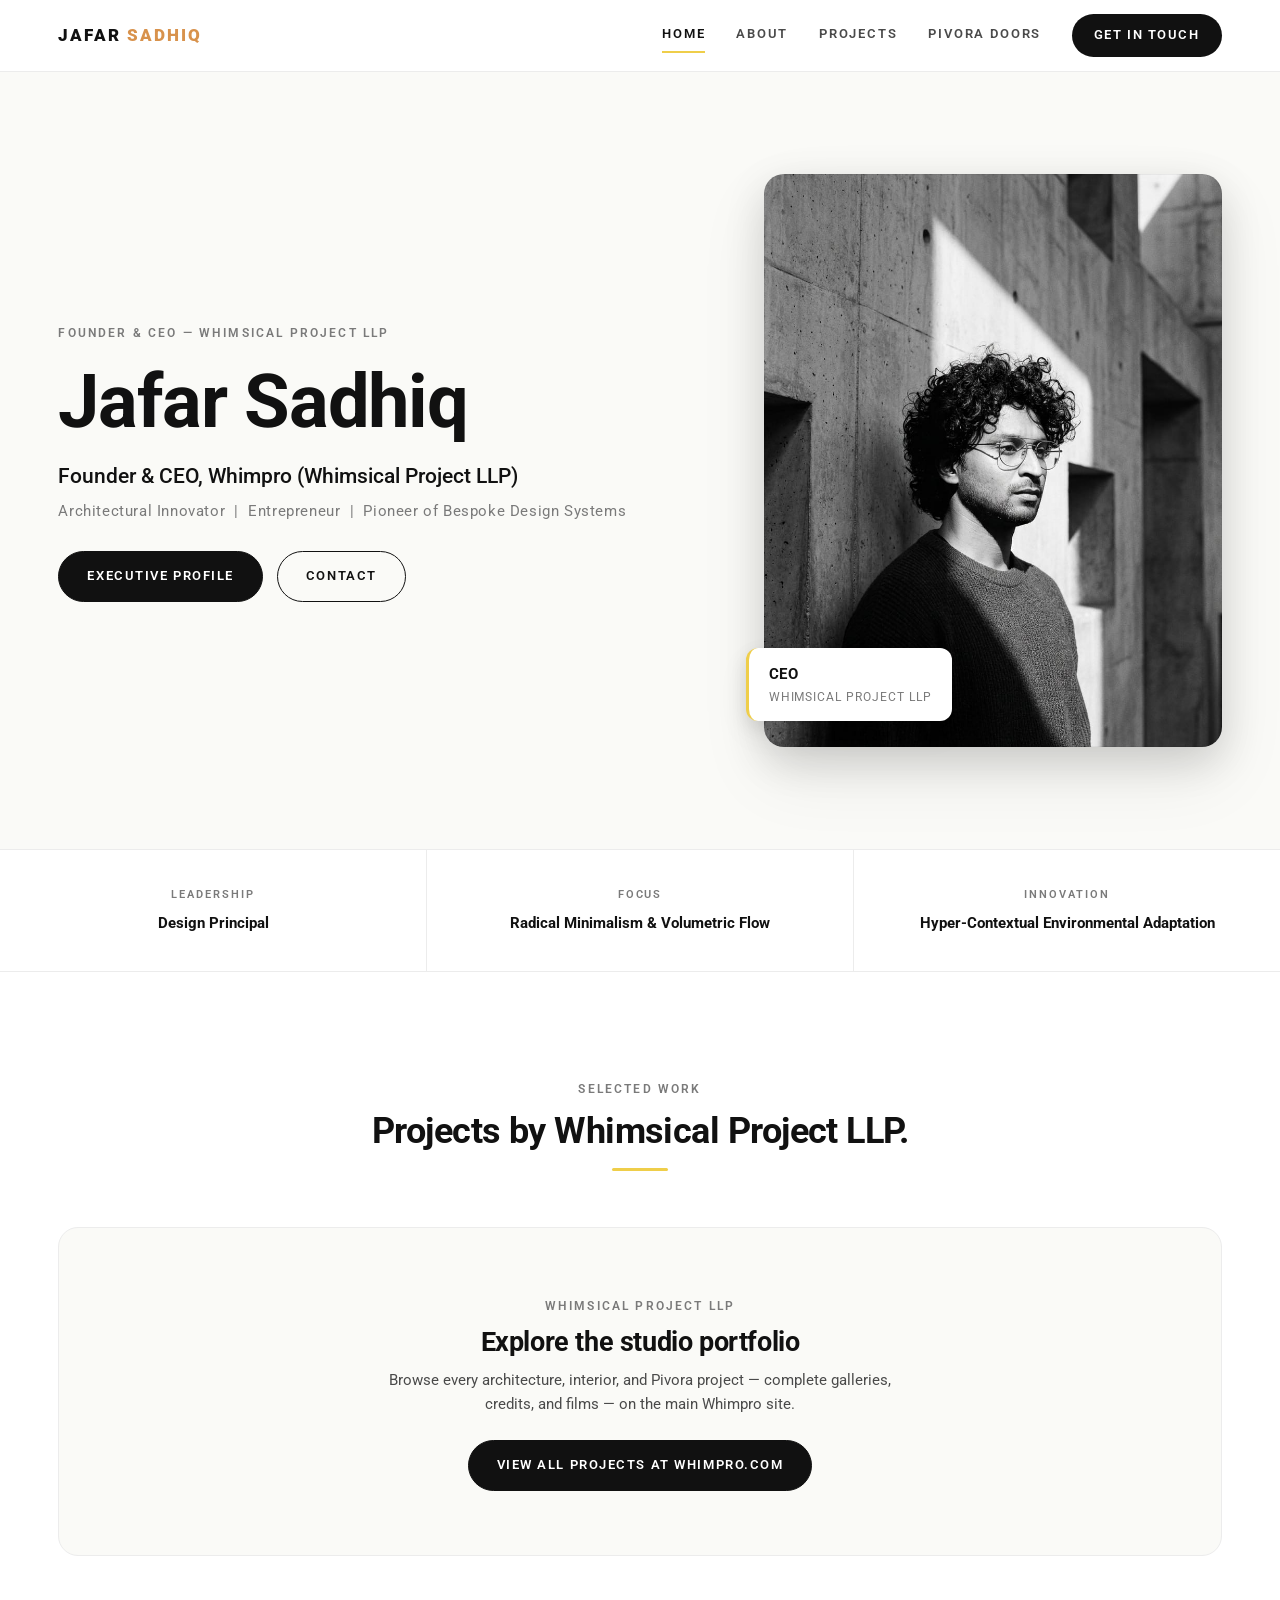
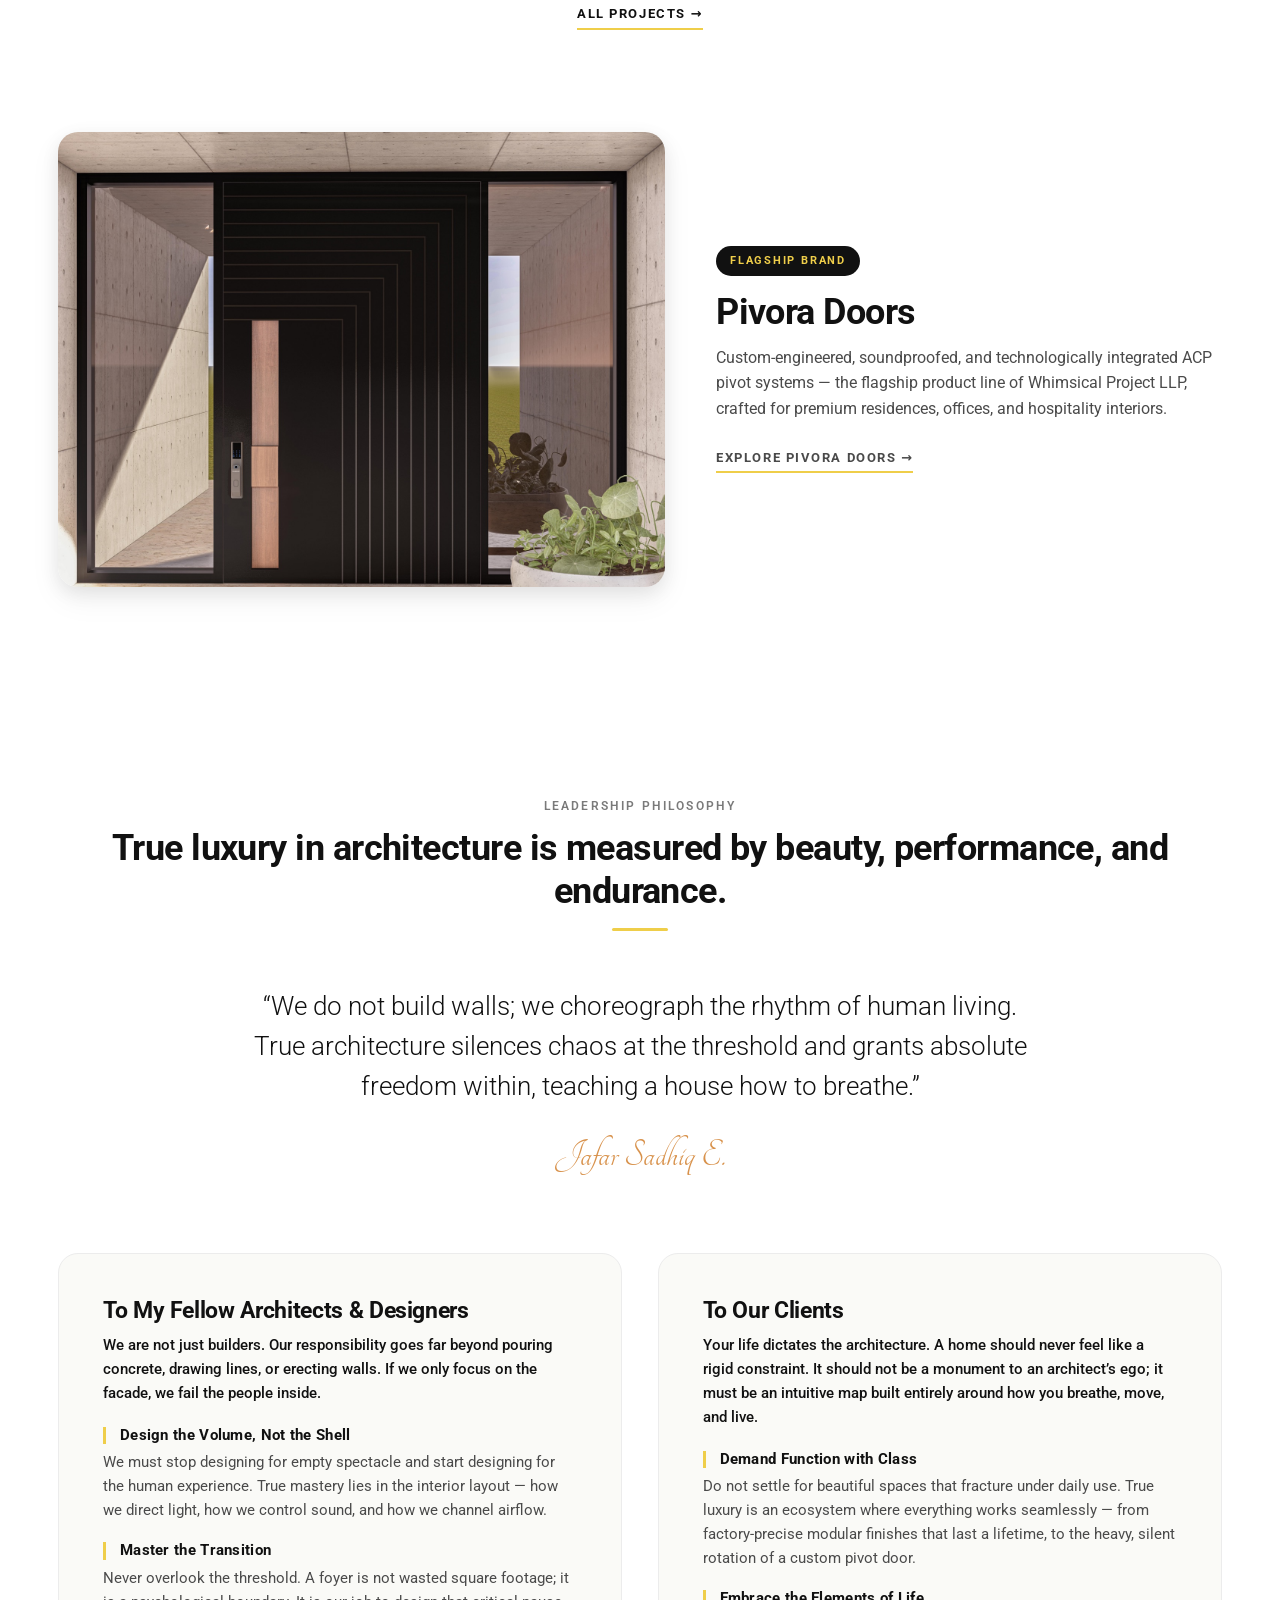
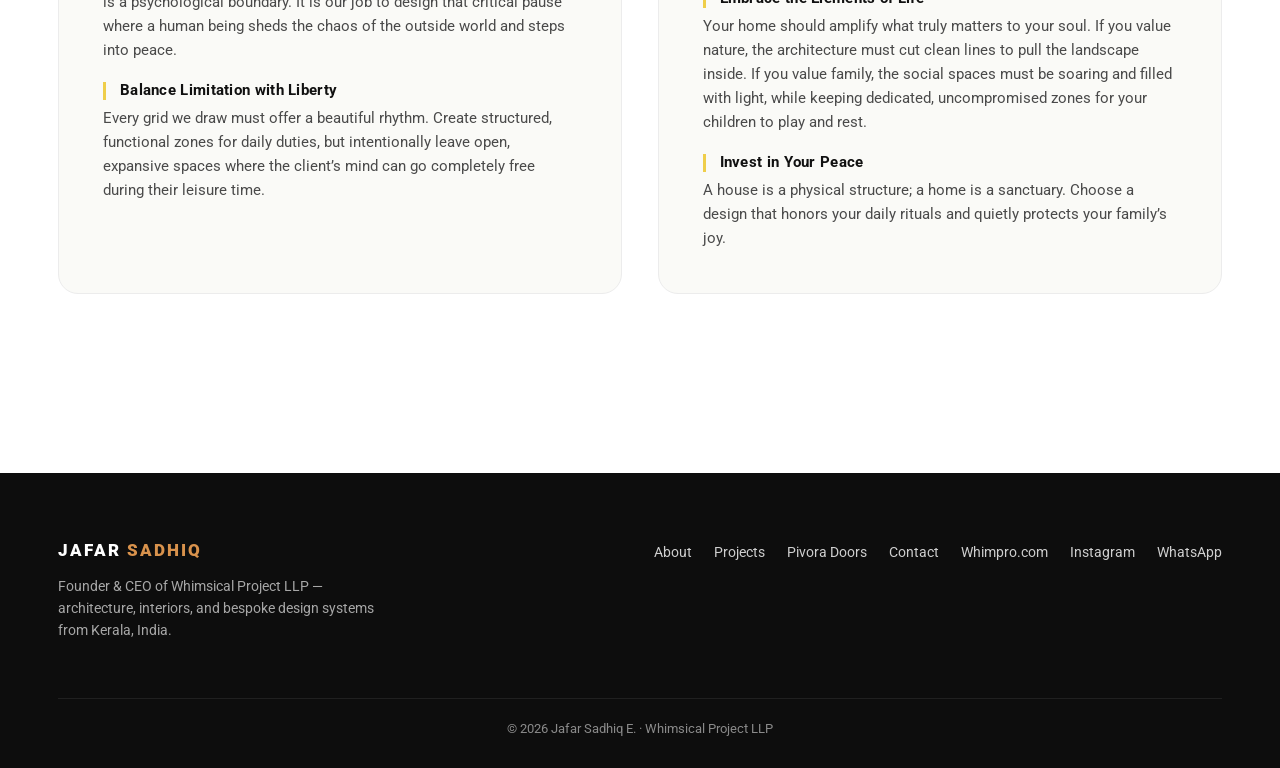
==== commit ce97e989: "Projects section: live studio projects grid (fetched from whimpro.com, redirects to project pages) +" ====
--- a/index.html
+++ b/index.html
@@ -8,7 +8,7 @@
 <link rel="preconnect" href="https://fonts.googleapis.com">
 <link rel="preconnect" href="https://fonts.gstatic.com" crossorigin>
 <link href="https://fonts.googleapis.com/css2?family=Roboto:wght@300;400;500;700;900&family=Tangerine:wght@700&display=swap" rel="stylesheet">
-<link rel="stylesheet" href="style.css?v=2">
+<link rel="stylesheet" href="style.css?v=3">
 </head>
 <body>
 
@@ -20,6 +20,7 @@
 			<a href="index.html" class="active">Home</a>
 			<a href="about.html">About</a>
 			<a href="project.html">Projects</a>
+			<a href="https://whimpro.com/profile.html">Pivora Doors</a>
 			<a href="contact.html" class="btn-pill">Get in Touch</a>
 		</nav>
 	</div>
@@ -62,6 +63,41 @@
 	<div>
 		<span>Innovation</span>
 		<strong>Hyper-Contextual Environmental Adaptation</strong>
+	</div>
+</section>
+
+<section class="section">
+	<div class="container">
+		<header class="section-heading reveal">
+			<span class="eyebrow">Selected Work</span>
+			<h2 class="section-title">Projects by Whimsical Project LLP.</h2>
+			<div class="divider"></div>
+		</header>
+		<div class="projects-grid" data-projects-grid data-limit="3">
+			<div class="projects-fallback">
+				<span class="eyebrow">Whimsical Project LLP</span>
+				<h3>Explore the studio portfolio</h3>
+				<p>Browse every architecture, interior, and Pivora project — complete galleries, credits, and films — on the main Whimpro site.</p>
+				<a class="btn" href="https://whimpro.com/projects.html">View all projects at whimpro.com</a>
+			</div>
+		</div>
+		<div class="projects-cta reveal">
+			<a href="project.html" class="btn-link">All Projects &rarr;</a>
+		</div>
+	</div>
+</section>
+
+<section class="section" style="padding-top:0">
+	<div class="container featured reveal">
+		<div class="media">
+			<a href="https://whimpro.com/profile.html"><img src="images/pivora-sleek-black.jpg" alt="Pivora Doors — sleek black custom pivot door"></a>
+		</div>
+		<div>
+			<span class="tag">Flagship Brand</span>
+			<a href="https://whimpro.com/profile.html"><h2>Pivora Doors</h2></a>
+			<p>Custom-engineered, soundproofed, and technologically integrated ACP pivot systems — the flagship product line of Whimsical Project LLP, crafted for premium residences, offices, and hospitality interiors.</p>
+			<p style="margin-top:22px"><a href="https://whimpro.com/profile.html" class="btn-link">Explore Pivora Doors &rarr;</a></p>
+		</div>
 	</div>
 </section>
 
@@ -119,6 +155,7 @@
 		<nav class="footer-links">
 			<a href="about.html">About</a>
 			<a href="project.html">Projects</a>
+			<a href="https://whimpro.com/profile.html">Pivora Doors</a>
 			<a href="contact.html">Contact</a>
 			<a href="https://whimpro.com" target="_blank" rel="noopener">Whimpro.com</a>
 			<a href="https://www.instagram.com/whimpro.co/" target="_blank" rel="noopener">Instagram</a>
@@ -128,6 +165,6 @@
 	</div>
 </footer>
 
-<script src="site.js?v=2"></script>
+<script src="site.js?v=3"></script>
 </body>
 </html>
--- a/style.css
+++ b/style.css
@@ -502,6 +502,78 @@
 }
 .project-meta strong { font-size: 14px; }
 
+/* ---------- Studio projects grid (live from whimpro.com) ---------- */
+.projects-grid {
+  display: grid;
+  grid-template-columns: repeat(3, 1fr);
+  gap: clamp(16px, 2.4vw, 28px);
+}
+.project-card {
+  display: flex;
+  flex-direction: column;
+  background: var(--c-surface);
+  border: 1px solid var(--c-line);
+  border-radius: var(--radius-lg);
+  overflow: hidden;
+  transition: transform .3s var(--ease), box-shadow .3s var(--ease);
+}
+.project-card:hover { transform: translateY(-4px); box-shadow: var(--shadow-md); }
+.project-card-media {
+  position: relative;
+  display: block;
+  aspect-ratio: 4 / 3;
+  background: var(--c-surface-2);
+  overflow: hidden;
+}
+.project-card-media img {
+  width: 100%;
+  height: 100%;
+  object-fit: cover;
+  transition: transform .8s var(--ease);
+}
+.project-card:hover .project-card-media img { transform: scale(1.04); }
+.project-card-media .tag {
+  position: absolute;
+  top: 14px;
+  left: 14px;
+  margin: 0;
+  z-index: 1;
+}
+.project-card-body {
+  padding: 18px 20px 22px;
+  display: grid;
+  gap: 6px;
+  align-content: start;
+}
+.project-card-loc {
+  font-size: 11px;
+  font-weight: 600;
+  letter-spacing: .14em;
+  text-transform: uppercase;
+  color: var(--c-muted);
+}
+.project-card-body strong { font-size: 16px; line-height: 1.35; letter-spacing: -0.01em; }
+.project-card-more {
+  font-size: 12px;
+  font-weight: 700;
+  letter-spacing: .12em;
+  text-transform: uppercase;
+  color: var(--c-orange);
+  margin-top: 4px;
+}
+.project-card:hover .project-card-more { color: var(--c-ink); }
+.projects-fallback {
+  grid-column: 1 / -1;
+  text-align: center;
+  background: var(--c-surface);
+  border: 1px solid var(--c-line);
+  border-radius: var(--radius-lg);
+  padding: clamp(32px, 5vw, 64px) var(--gutter);
+}
+.projects-fallback h3 { font-size: clamp(1.2rem, .9vw + 1rem, 1.7rem); margin-bottom: 10px; }
+.projects-fallback p { max-width: 520px; margin: 0 auto 24px; font-size: 15px; }
+.projects-cta { text-align: center; margin-top: clamp(28px, 4vw, 44px); }
+
 .pipeline { background: var(--c-surface); }
 .pipeline-steps {
   display: grid;
@@ -645,6 +717,7 @@
   .pillar-grid, .pipeline-steps { grid-template-columns: 1fr 1fr; }
   .project-row { grid-template-columns: 1fr; }
   .project-row:nth-child(even) .media { order: 0; }
+  .projects-grid { grid-template-columns: 1fr 1fr; }
 }
 
 @media (max-width: 760px) {
@@ -676,6 +749,10 @@
   .hero .actions .btn { width: 100%; text-align: center; }
 }
 
+@media (max-width: 640px) {
+  .projects-grid { grid-template-columns: 1fr; }
+}
+
 @media (prefers-reduced-motion: reduce) {
   *, *::before, *::after { animation: none !important; transition: none !important; }
   .reveal { opacity: 1; transform: none; }
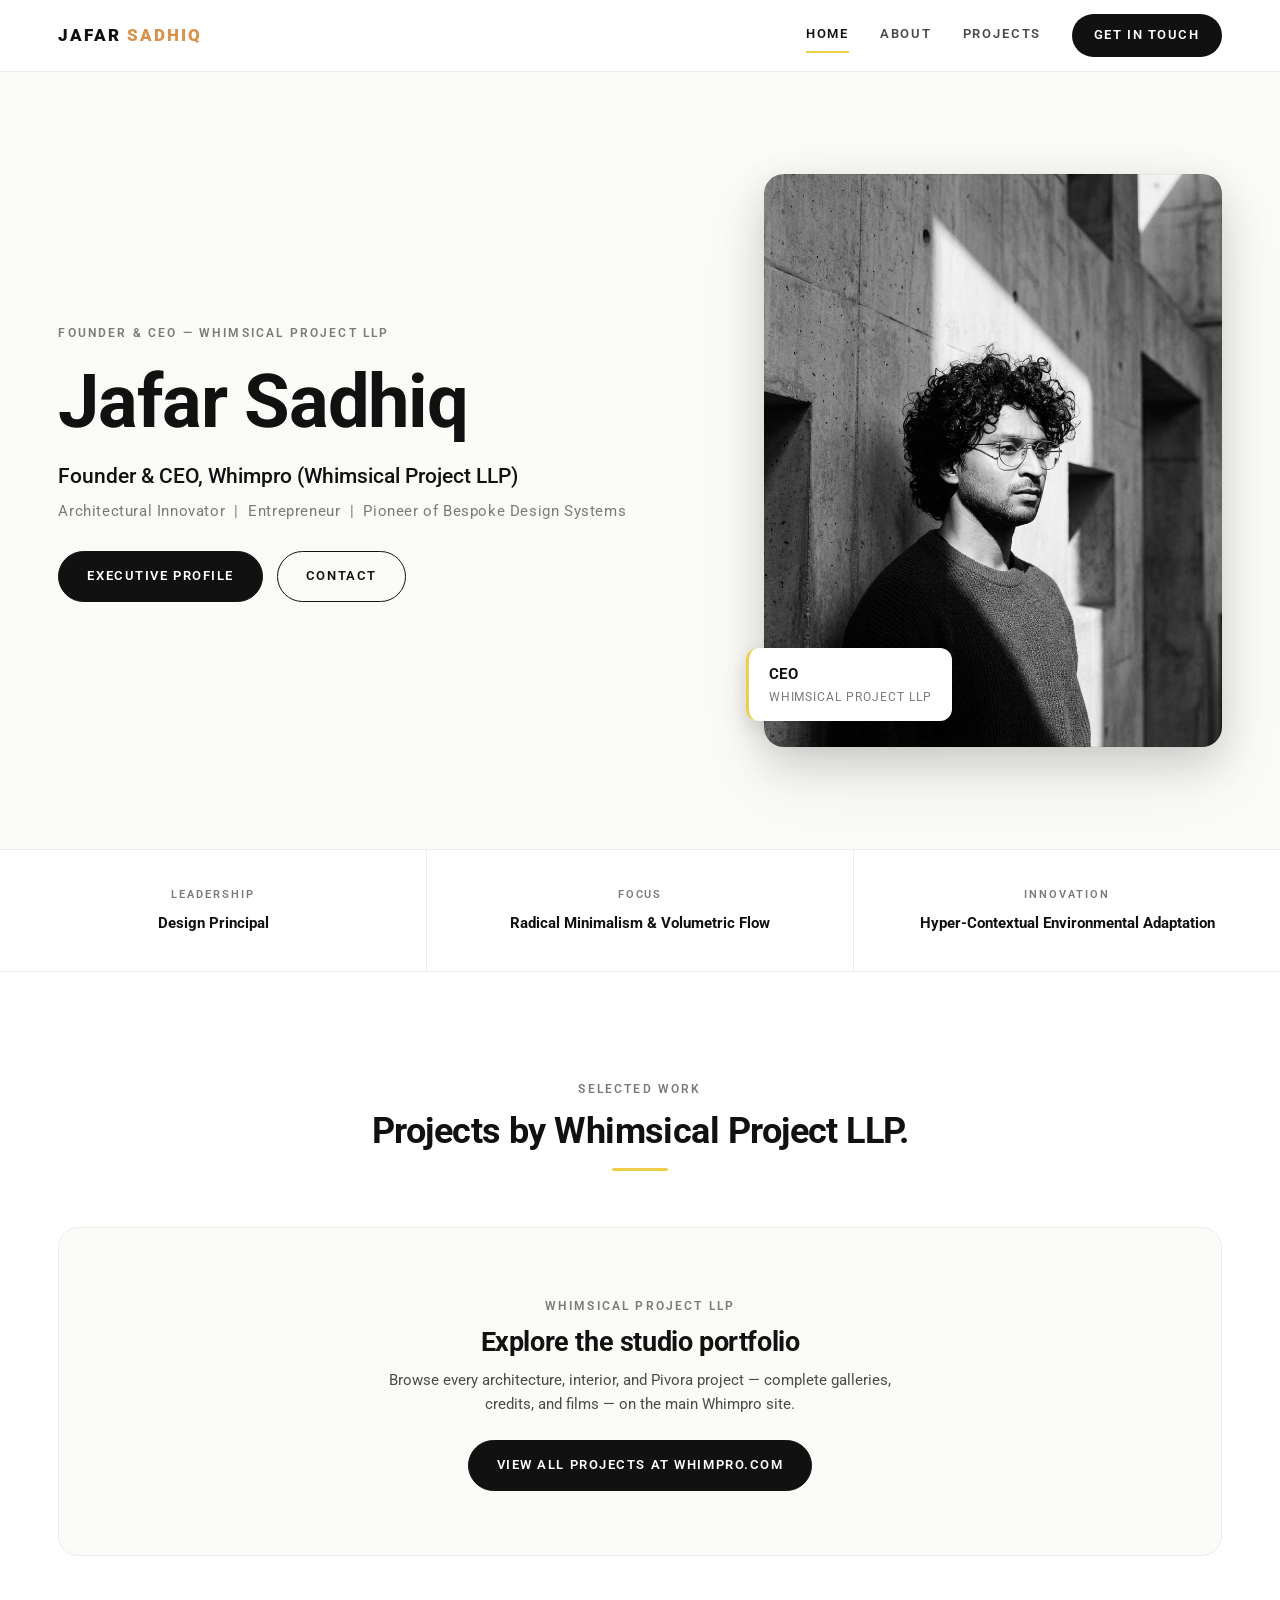
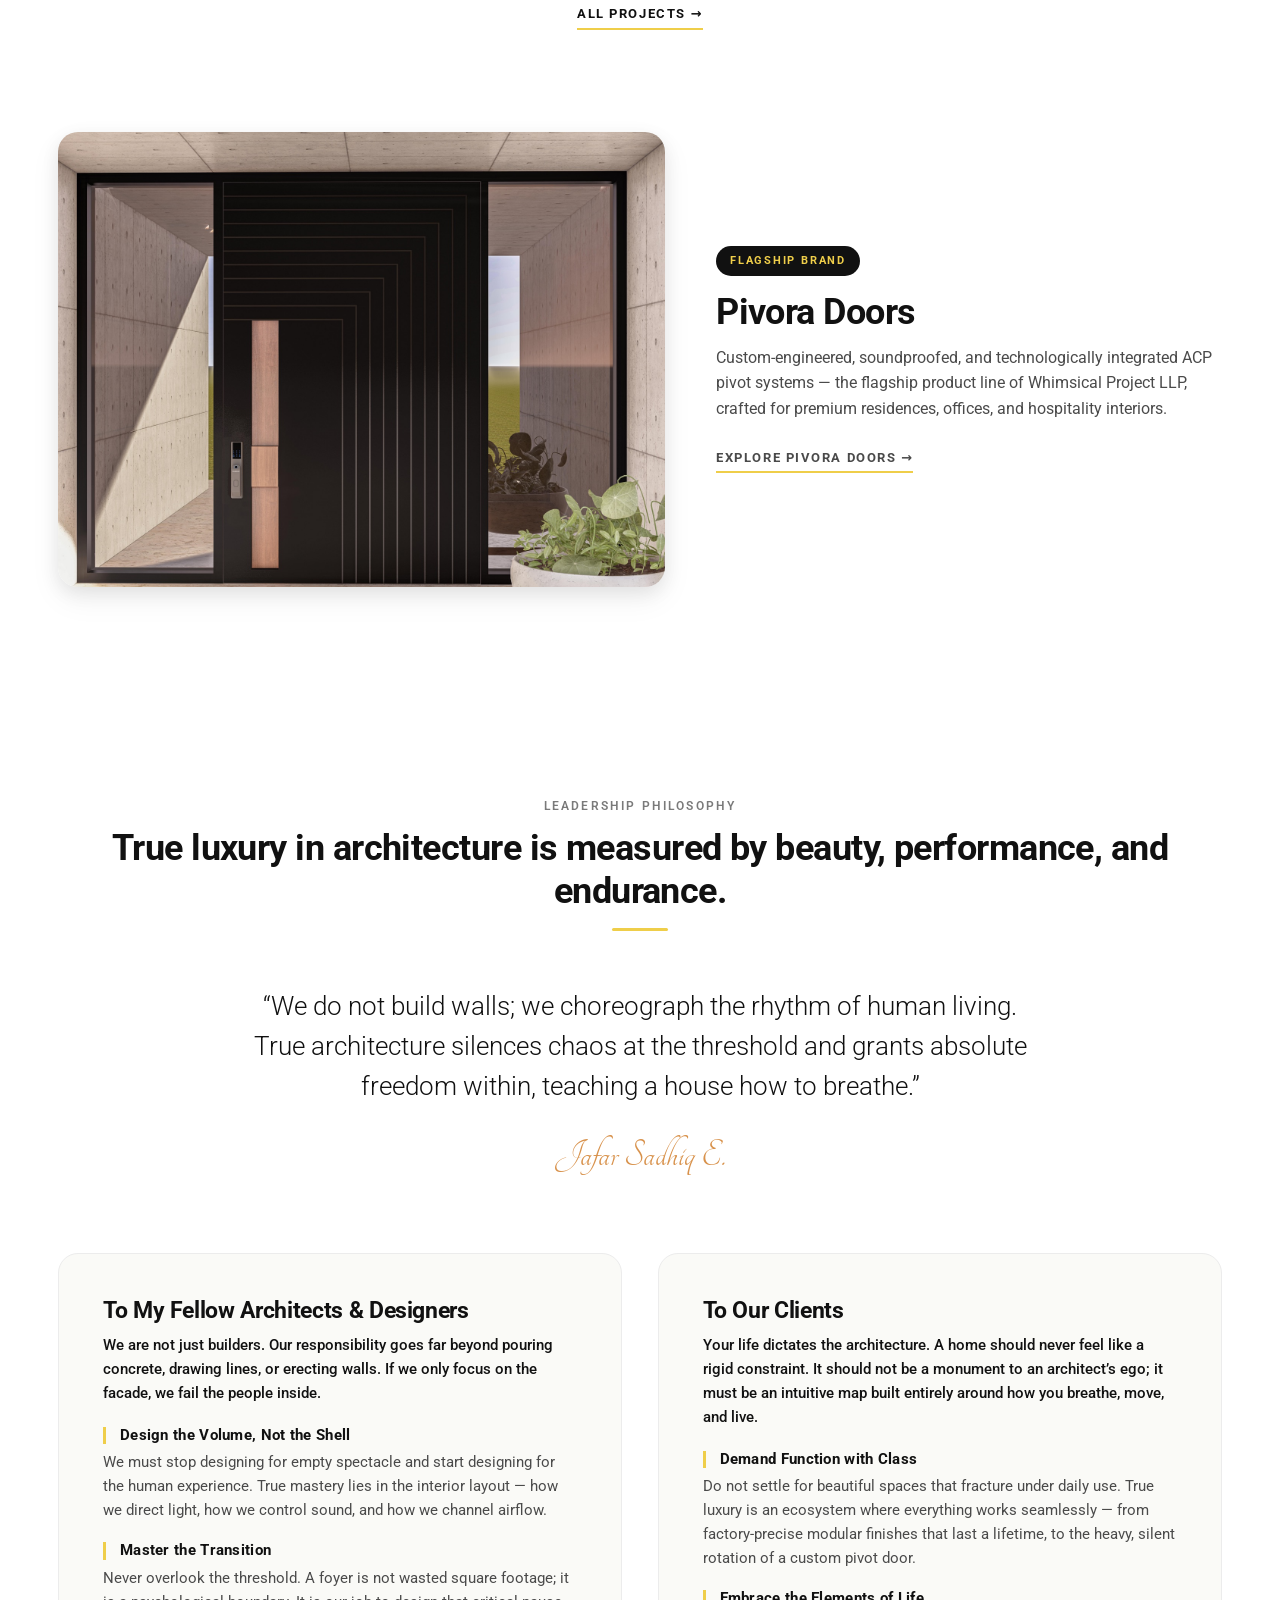
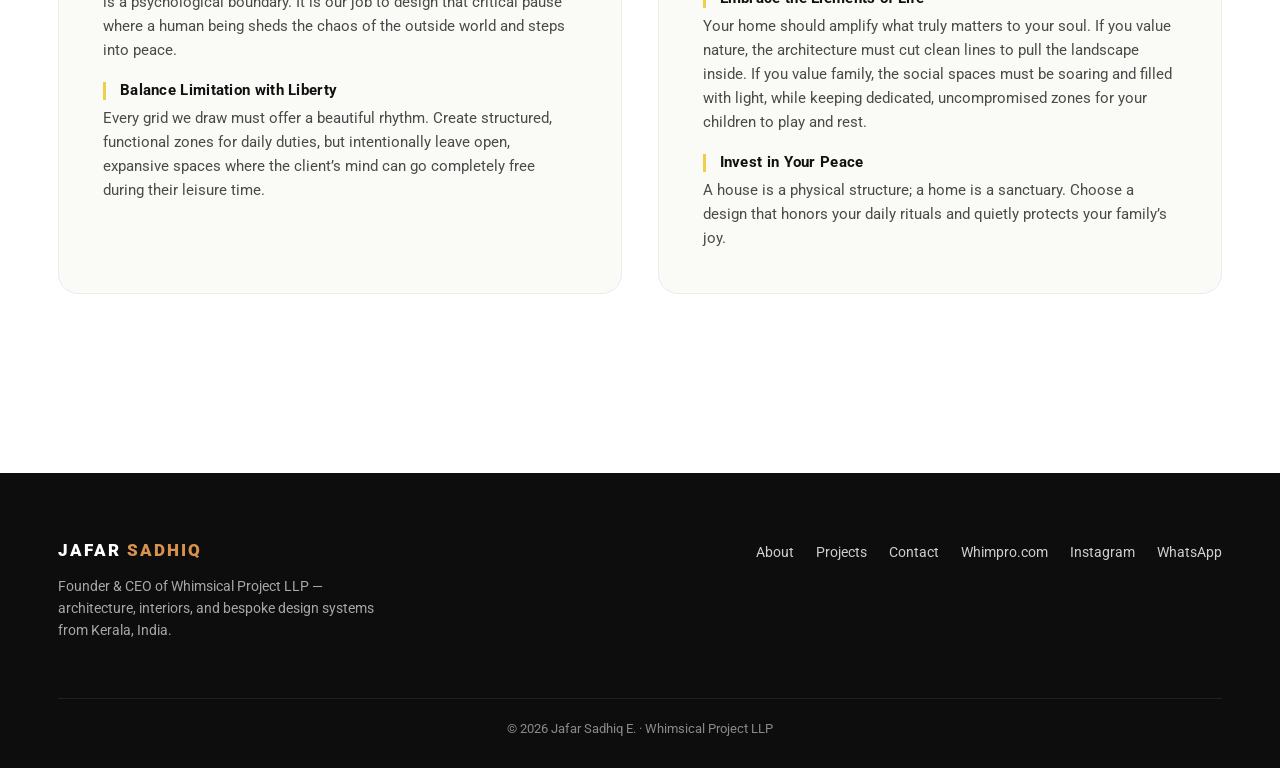
==== commit dfe5f056: "Remove Pivora Doors from navbar/footer nav (flagship sections remain) Co-Authored-By: Claude Opus 4." ====
--- a/index.html
+++ b/index.html
@@ -20,7 +20,6 @@
 			<a href="index.html" class="active">Home</a>
 			<a href="about.html">About</a>
 			<a href="project.html">Projects</a>
-			<a href="https://whimpro.com/profile.html">Pivora Doors</a>
 			<a href="contact.html" class="btn-pill">Get in Touch</a>
 		</nav>
 	</div>
@@ -155,7 +154,6 @@
 		<nav class="footer-links">
 			<a href="about.html">About</a>
 			<a href="project.html">Projects</a>
-			<a href="https://whimpro.com/profile.html">Pivora Doors</a>
 			<a href="contact.html">Contact</a>
 			<a href="https://whimpro.com" target="_blank" rel="noopener">Whimpro.com</a>
 			<a href="https://www.instagram.com/whimpro.co/" target="_blank" rel="noopener">Instagram</a>
